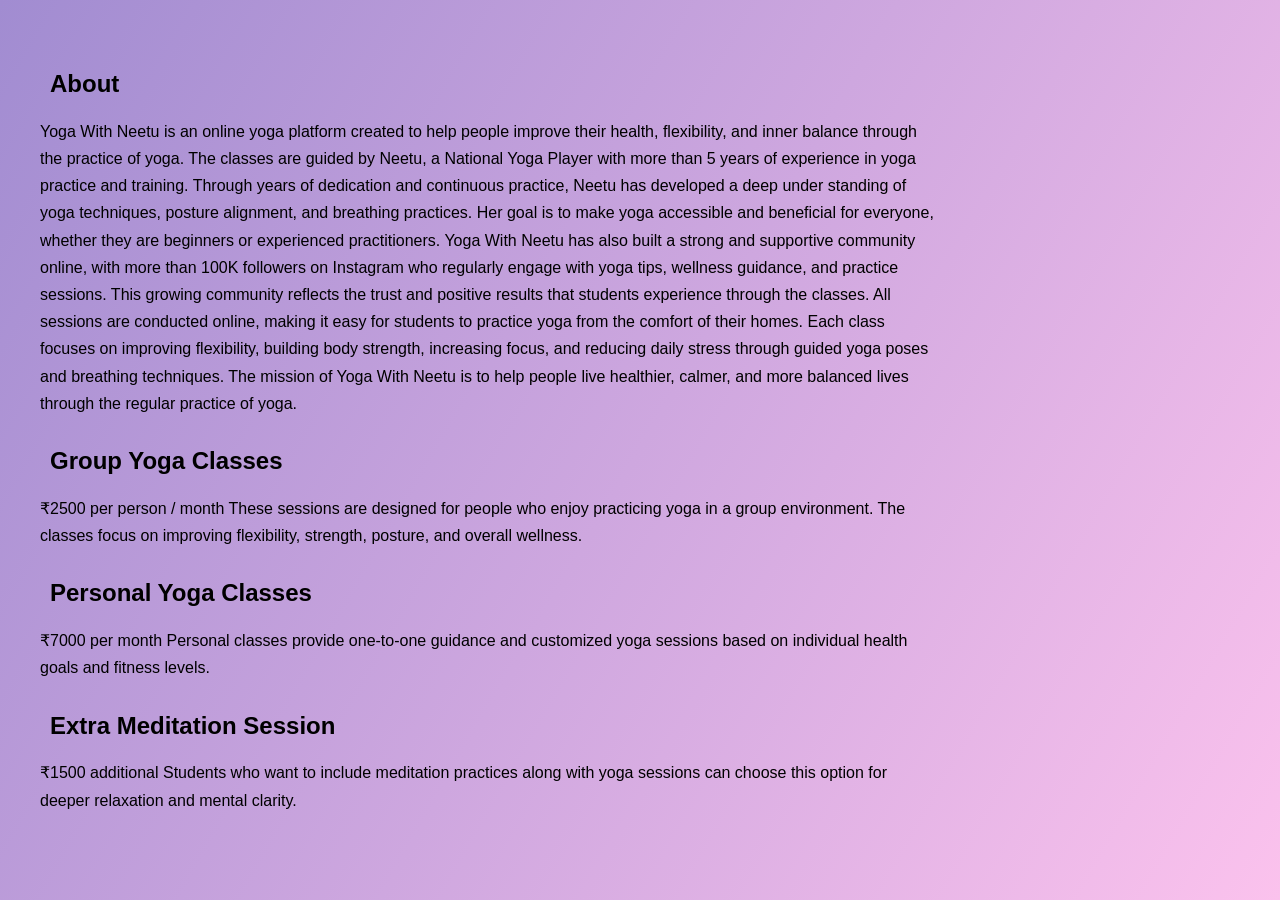
==== about.html @ b8dd6b62 "Add files via upload" ====
<html>
    
<head>
   
        <title> about yoga classes</title>
        <meta name="viewport" content="width=device-width, initial-scale=1.0">

        <style>
            /* Body Styling */
body{
    font-family: Arial, Helvetica, sans-serif;
    background:linear-gradient(120deg, #a18cd1, #fbc2ed);
    margin: 0;
    padding: 40px;
    color: aliceblue;}

/* Page Heading */
h1{
    text-align: center;
    color:white;
    font-size: 40px;
    margin-bottom: 20px;
}

/* Section Headings */
h2{
    color: black;
    border-left: 5px white;
    padding-left: 10px;
    margin-top: 30px;
    font-weight: bold;
}

/* Paragraph Styling */
p{
    line-height: 1.7;
    font-size: 16px;
    max-width: 900px;
    color: black;
}

/* Price Highlight */
strong{
    color:white;
}

/* Section Box */
section{
    background: white;
    padding: 20px;
    margin-top: 20px;
    border-radius: 10px;
    box-shadow: 0 3px 8px rgba(0,0,0,0.1);
}

@media (max-width: 768px) {

  /* Header fix (sab pages) */
  header {
    flex-direction: column;
    align-items: center;
    padding: 15px;
  }

  nav a {
    display: block;
    margin: 8px 0;
  }

  /* Section spacing (About, Classes, Contact sab ke liye) */
  section {
    padding: 20px;
    text-align: center;
  }

  /* Headings adjust */
  h1 {
    font-size: 24px;
  }

  h2 {
    font-size: 20px;
  }

  p {
    font-size: 14px;
  }

  /* Forms (Contact page ke liye) */
  form {
    width: 100%;
  }

  input, textarea, select {
    width: 100%;
    margin-bottom: 10px;
  }

}
        </style>
    </head>
    <body>
        <h2>About</h2>
        <p>Yoga With Neetu is an online yoga platform created to help people improve their
         health, flexibility, and inner balance through the practice of yoga. The classes
         are guided by Neetu, a National Yoga Player with more than 5 years of experience in 
         yoga practice and training.
         
         
         Through years of dedication and continuous practice, Neetu has developed a deep under
         standing of yoga techniques, posture alignment, and breathing practices. Her goal is
         to make yoga accessible and beneficial for everyone, whether they are beginners or 
         experienced practitioners.
         
         
         Yoga With Neetu has also built a strong and supportive community online, with more
         than 100K followers on Instagram who regularly engage with yoga tips, wellness 
         guidance, and practice sessions. This growing community reflects the trust and 
         positive results that students experience through the classes.
         
         
         All sessions are conducted online, making it easy for students to practice yoga from
        the comfort of their homes. Each class focuses on improving flexibility, building body
         strength, increasing focus, and reducing daily stress through guided yoga poses and 
         breathing techniques.
         
         
         The mission of Yoga With Neetu is to help people live healthier, calmer, and more 
         balanced lives through the regular practice of yoga.
        </p>
        
      <h2> Group Yoga Classes </h2>
<p>₹2500 per person / month
These sessions are designed for people who enjoy practicing yoga in a group environment. 
The classes focus on improving flexibility, strength, posture, and overall wellness.</p>

<h2>Personal Yoga Classes</h2>
<p>₹7000 per month
Personal classes provide one-to-one guidance and customized yoga sessions based on individual
 health goals and fitness levels.</p>

<h2>Extra Meditation Session</h2>
<p>₹1500 additional
Students who want to include meditation practices along with yoga sessions can choose this
 option for deeper relaxation and mental clarity.</p>
        
    </body></html>
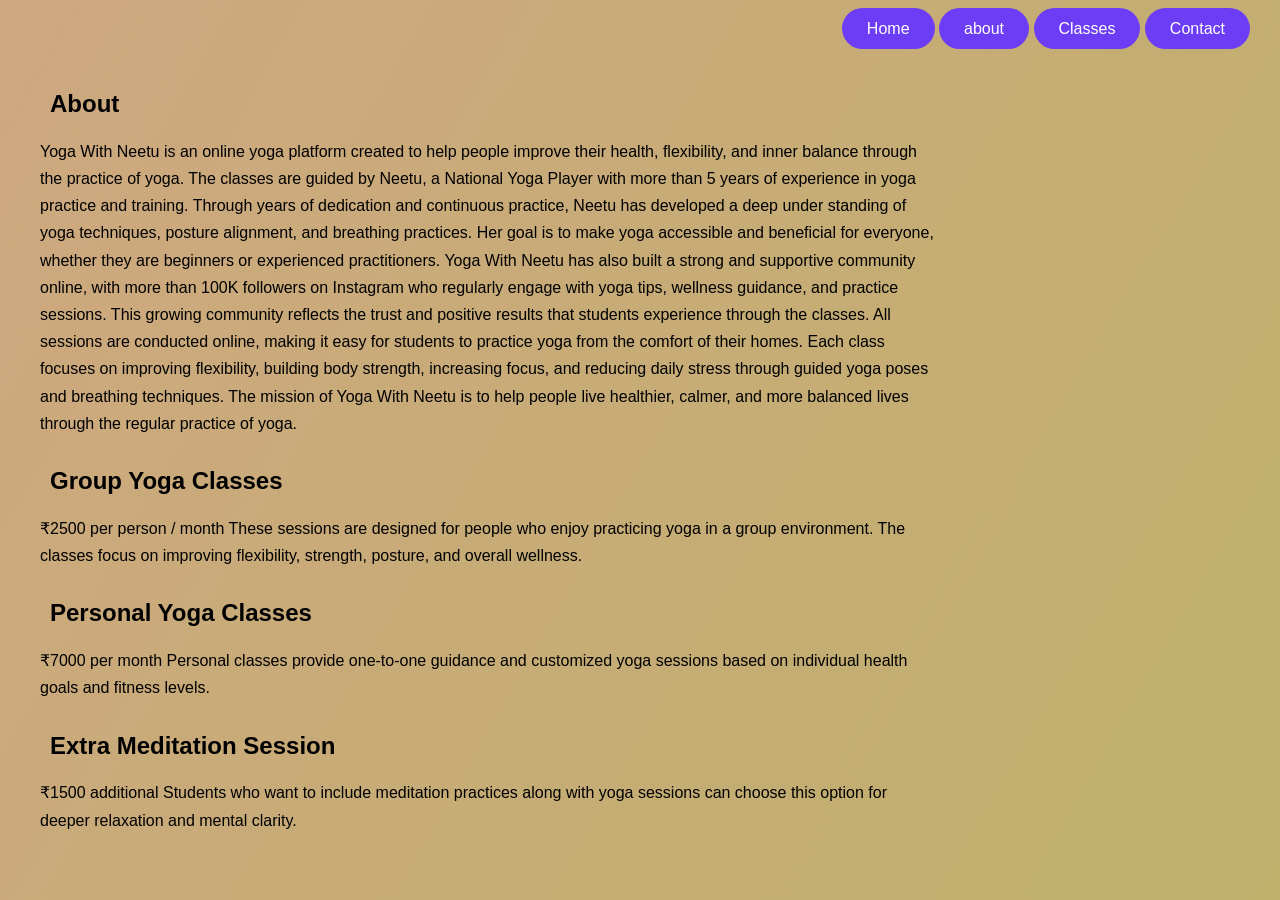
==== commit d2d99044: "Add files via upload" ====
--- a/about.html
+++ b/about.html
@@ -6,10 +6,44 @@
         <meta name="viewport" content="width=device-width, initial-scale=1.0">
 
         <style>
+
+          header{
+
+    display: flex;
+    justify-content: space-between;
+    padding: 20px 60px;
+    background: transparent;
+    text-align: center;
+    padding: 10px;
+
+}
+
+nav{
+  position: absolute;
+  top: 20px;
+  right: 30px;
+}
+
+.btn {
+
+    background: #6c3df4;
+    color: white;
+    padding: 12px 25px;
+    border: none;
+    border-radius: 30px;
+    text-decoration: none;
+    transition: 0.3sec;
+}
+
+.btn:hover{
+
+    background: #4b25c9;
+}
+
             /* Body Styling */
 body{
     font-family: Arial, Helvetica, sans-serif;
-    background:linear-gradient(120deg, #a18cd1, #fbc2ed);
+    background:linear-gradient(120deg, #cea880, #bfb06c);
     margin: 0;
     padding: 40px;
     color: aliceblue;}
@@ -100,6 +134,17 @@
         </style>
     </head>
     <body>
+      
+       <header>
+        <nav>
+            <a href="index.html" class="btn">Home</a>
+            <a href="about.html" class="btn">about</a>
+            <a href="classes.html" class="btn">Classes</a>
+            <a href="contact.html" class="btn">Contact</a>
+
+        </nav>    
+      </header>
+
         <h2>About</h2>
         <p>Yoga With Neetu is an online yoga platform created to help people improve their
          health, flexibility, and inner balance through the practice of yoga. The classes
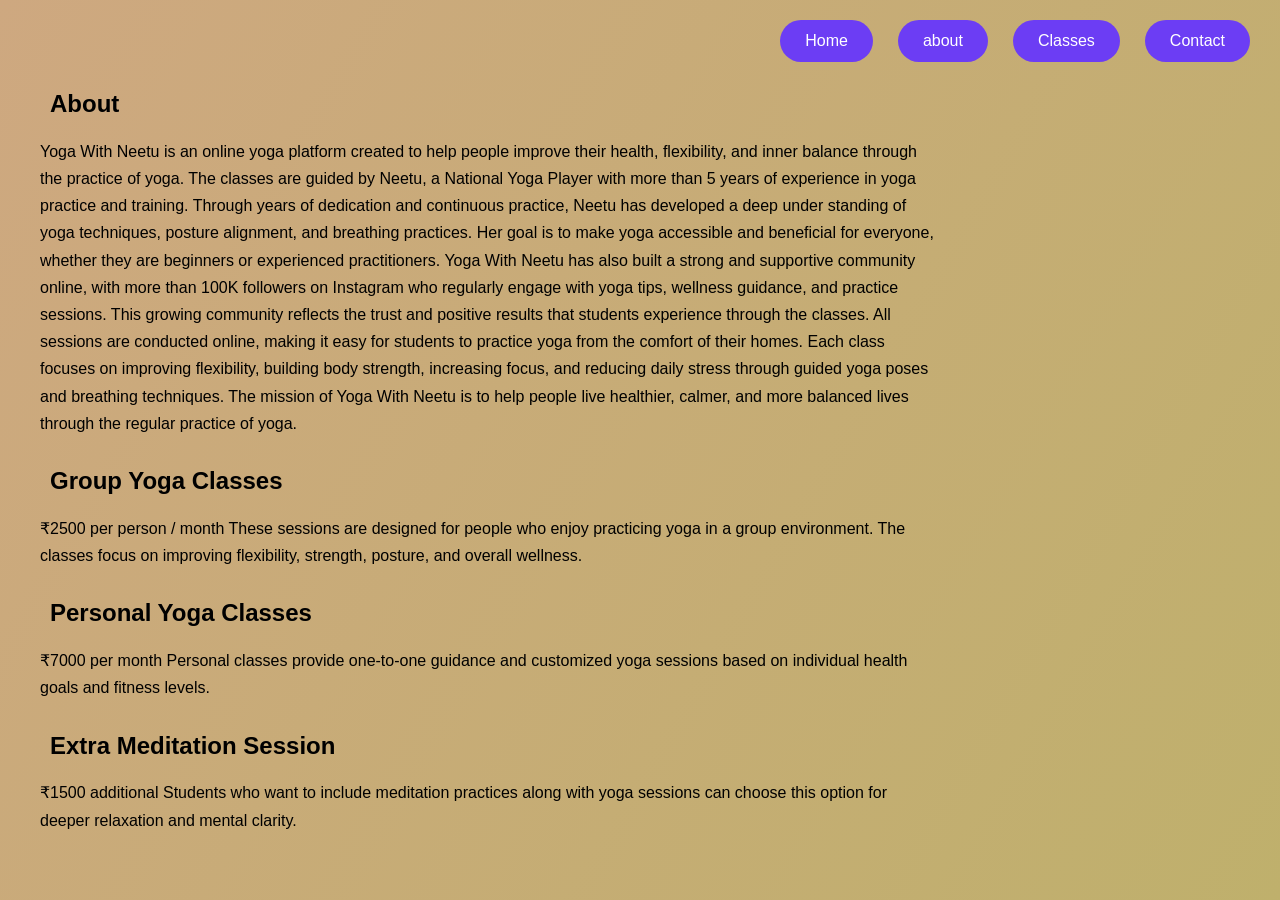
==== commit d481444e: "Add files via upload" ====
--- a/about.html
+++ b/about.html
@@ -19,6 +19,8 @@
 }
 
 nav{
+  display: flex;
+  gap: 25px;
   position: absolute;
   top: 20px;
   right: 30px;
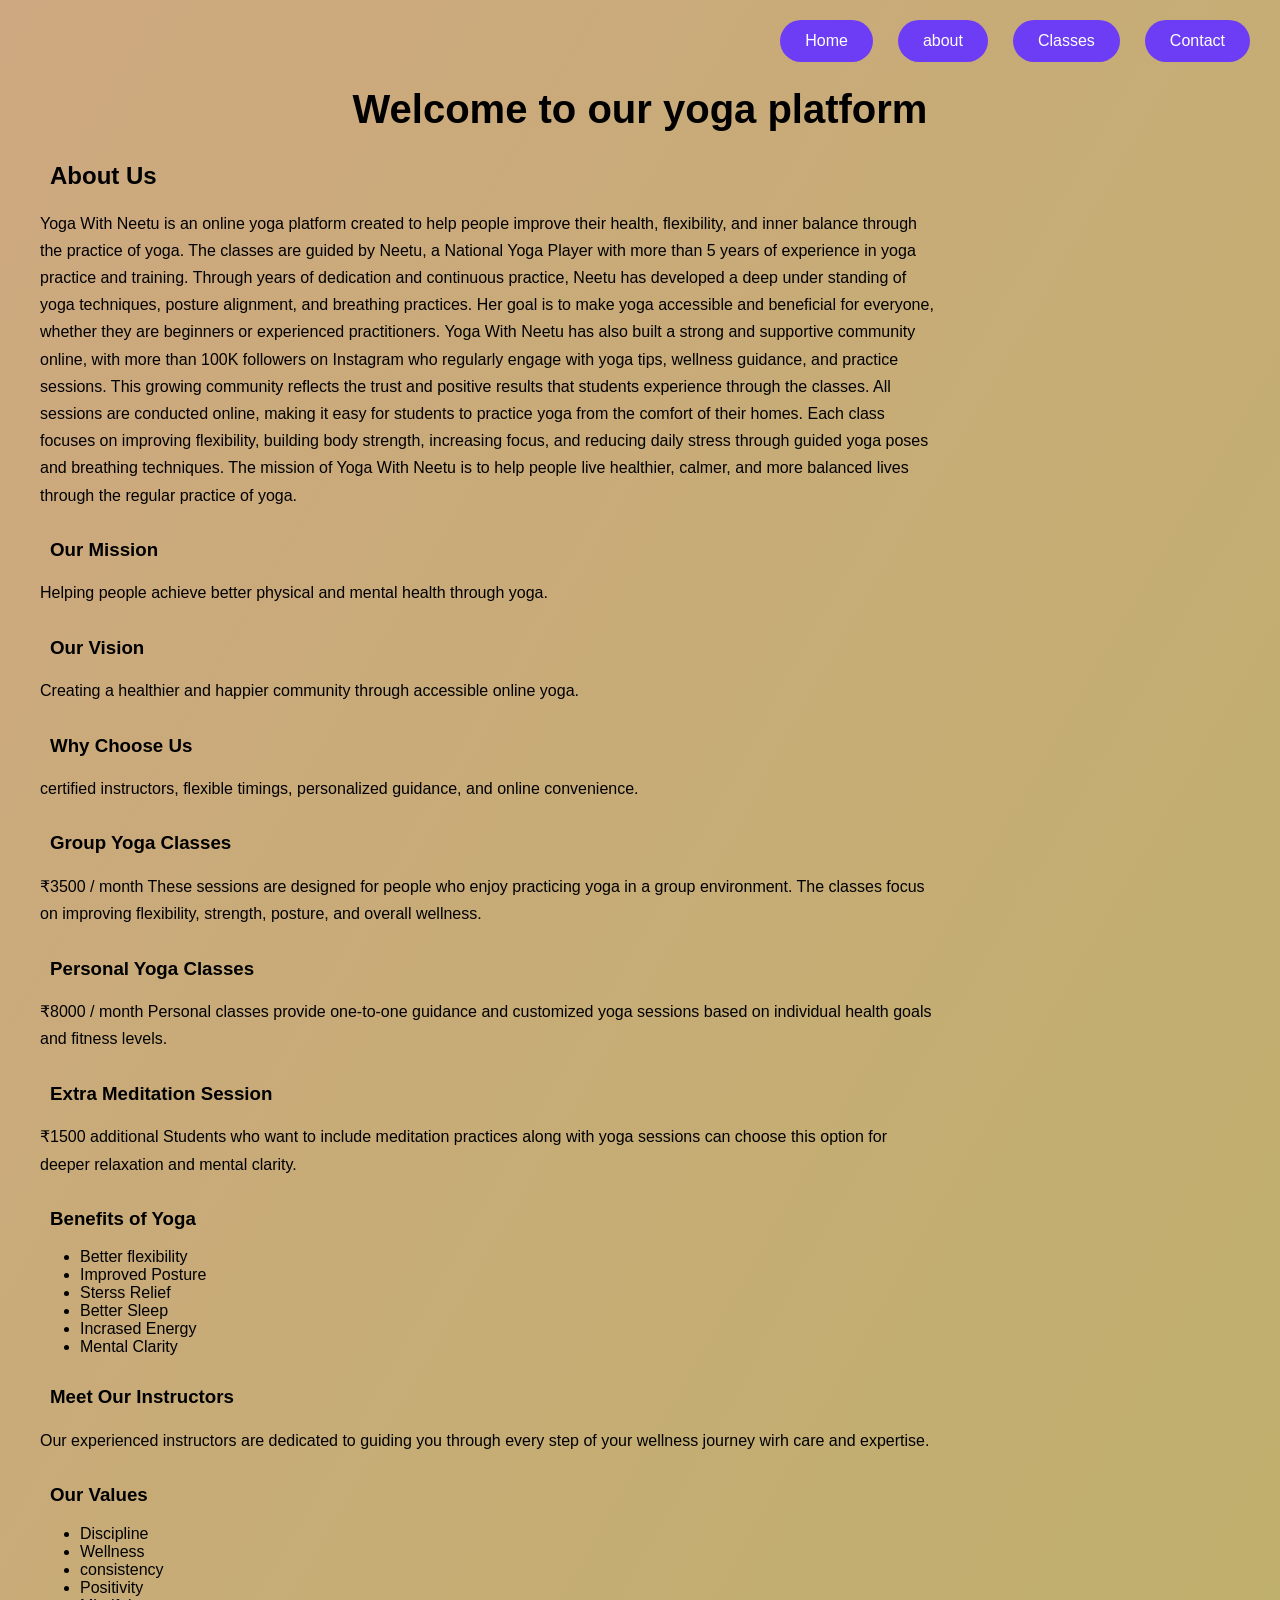
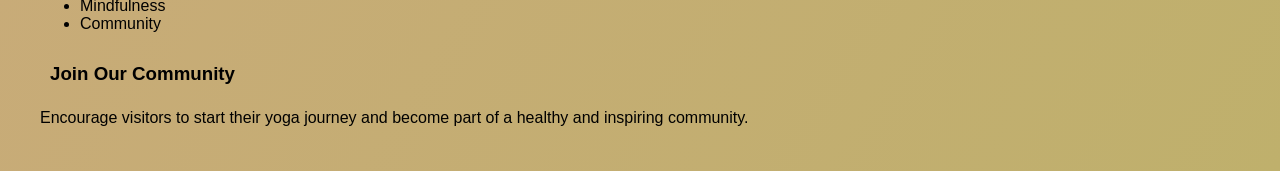
==== commit 178c1e10: "Add files via upload" ====
--- a/about.html
+++ b/about.html
@@ -53,13 +53,21 @@
 /* Page Heading */
 h1{
     text-align: center;
-    color:white;
+    color:black;
     font-size: 40px;
     margin-bottom: 20px;
 }
 
+h2{ 
+  color: black;
+  border-left: 5px white;
+  padding-left: 10px;
+  margin-top: 30px;
+  font-weight: bold;
+}
+
 /* Section Headings */
-h2{
+h3{
     color: black;
     border-left: 5px white;
     padding-left: 10px;
@@ -73,6 +81,10 @@
     font-size: 16px;
     max-width: 900px;
     color: black;
+}
+
+ul{
+  color: black;
 }
 
 /* Price Highlight */
@@ -138,6 +150,9 @@
     <body>
       
        <header>
+
+      
+
         <nav>
             <a href="index.html" class="btn">Home</a>
             <a href="about.html" class="btn">about</a>
@@ -146,8 +161,11 @@
 
         </nav>    
       </header>
-
-        <h2>About</h2>
+      <hero>
+       <h1> Welcome to our yoga platform </h1>
+      </hero>
+
+        <h2>About Us</h2>
         <p>Yoga With Neetu is an online yoga platform created to help people improve their
          health, flexibility, and inner balance through the practice of yoga. The classes
          are guided by Neetu, a National Yoga Player with more than 5 years of experience in 
@@ -175,20 +193,70 @@
          The mission of Yoga With Neetu is to help people live healthier, calmer, and more 
          balanced lives through the regular practice of yoga.
         </p>
+
+        <h3>Our Mission</h3>
+        <p>Helping people achieve better physical and mental health through yoga. </p>
+
+
+        <h3>Our Vision</h3>
+        <p>Creating a healthier and happier community through accessible online yoga.</p>
+
+
+
+
+
+        <h3>Why Choose Us</h3>
+        <p>certified instructors, flexible timings, personalized guidance, and online convenience.</p>
+
+
+
         
-      <h2> Group Yoga Classes </h2>
-<p>₹2500 per person / month
+      <h3> Group Yoga Classes </h3>
+<p>₹3500 / month
 These sessions are designed for people who enjoy practicing yoga in a group environment. 
 The classes focus on improving flexibility, strength, posture, and overall wellness.</p>
 
-<h2>Personal Yoga Classes</h2>
-<p>₹7000 per month
+<h3>Personal Yoga Classes</h3>
+<p>₹8000 / month
 Personal classes provide one-to-one guidance and customized yoga sessions based on individual
  health goals and fitness levels.</p>
 
-<h2>Extra Meditation Session</h2>
+<h3>Extra Meditation Session</h3>
 <p>₹1500 additional
 Students who want to include meditation practices along with yoga sessions can choose this
  option for deeper relaxation and mental clarity.</p>
+
+
+ <h3> Benefits of Yoga </h3>
+ <ul>
+  <li>Better flexibility</li>
+  <li>Improved Posture</li>
+  <li>Sterss Relief</li>
+  <li>Better Sleep </li>
+  <li>Incrased Energy</li>
+  <li>Mental Clarity</li>
+ </ul>
+
+
+
+ <h3>Meet Our Instructors</h3>
+ <p> Our experienced instructors are dedicated to guiding you through every step of your wellness journey wirh care and expertise. </p>
+
+
+
+ <h3>Our Values</h3>
+ <ul>
+  <li> Discipline </li>
+  <li>Wellness</li>
+  <li> consistency </li>
+  <li> Positivity </li>
+  <li> Mindfulness </li>
+  <li> Community </li>
+ </ul>
+
+
+
+ <h3>Join Our Community </h3>
+ <p> Encourage visitors to start their yoga journey and become part of a healthy and inspiring community.  </p>
         
     </body></html>
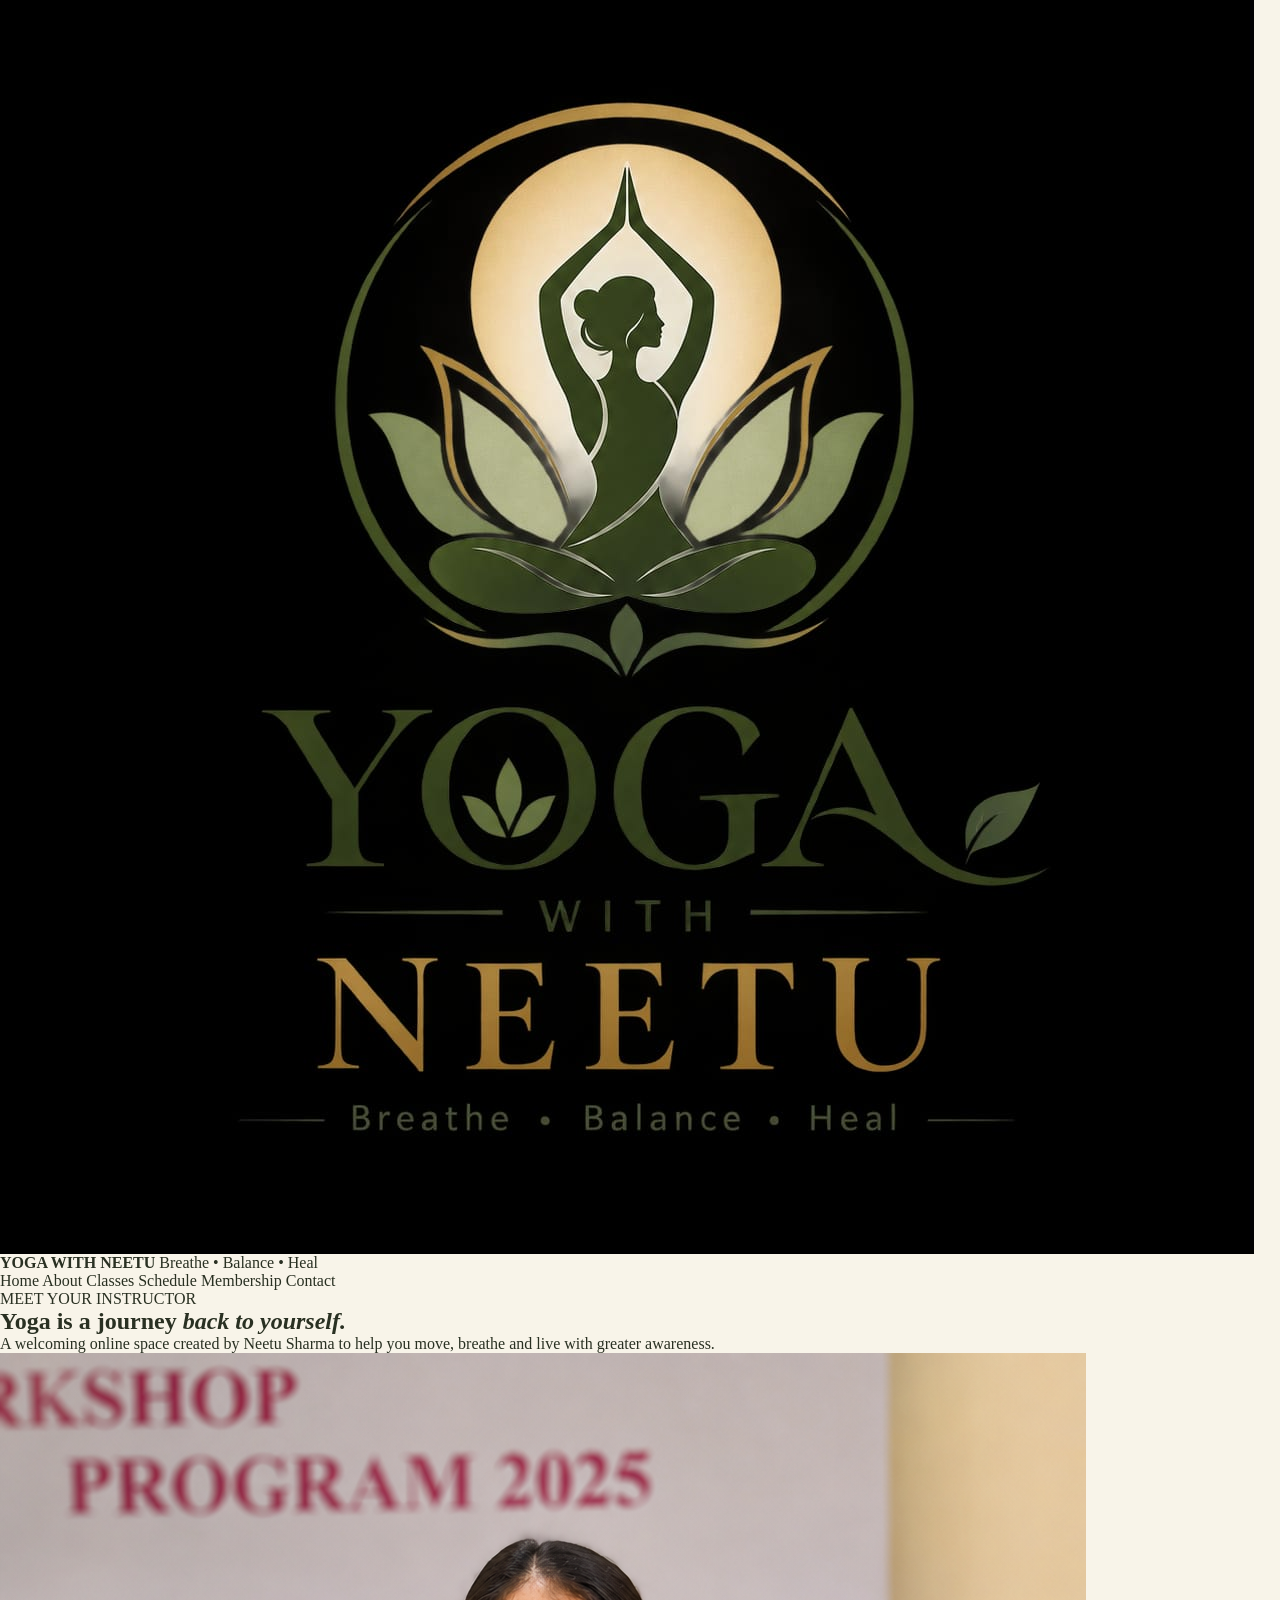
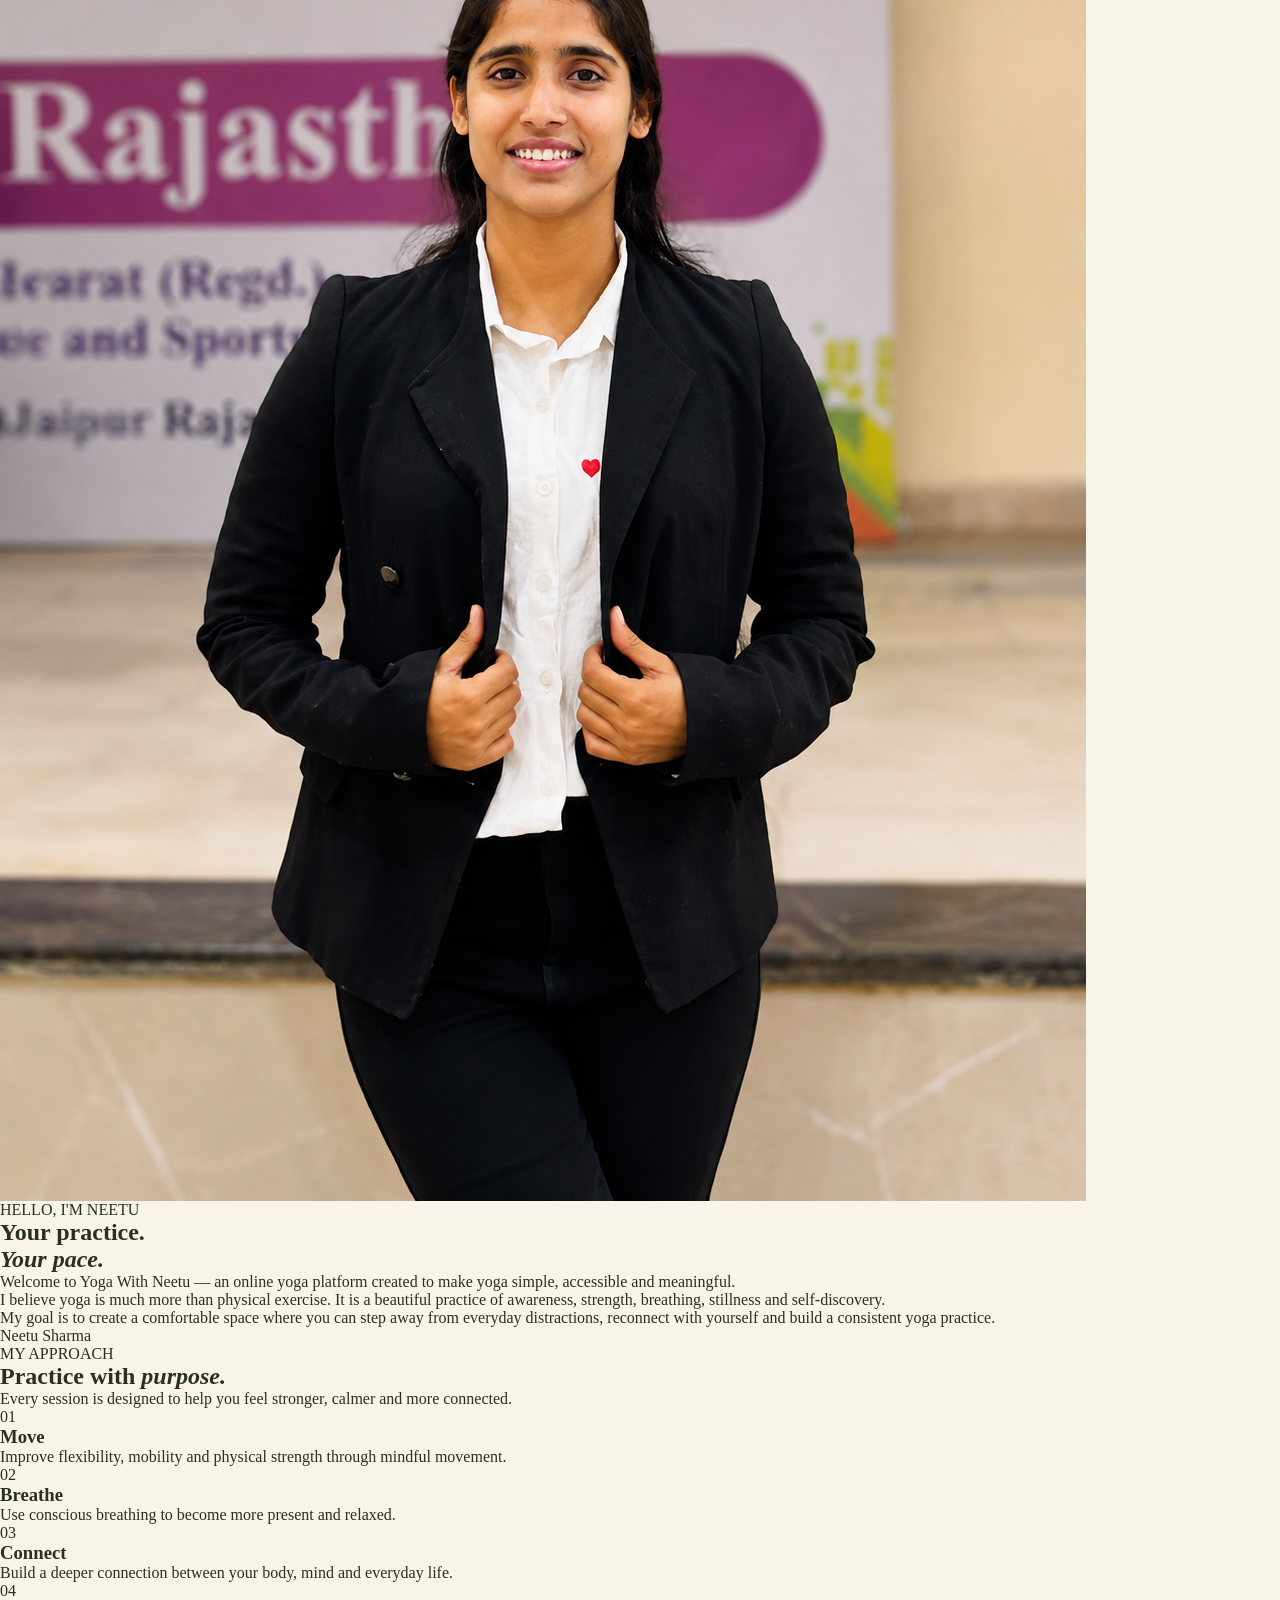
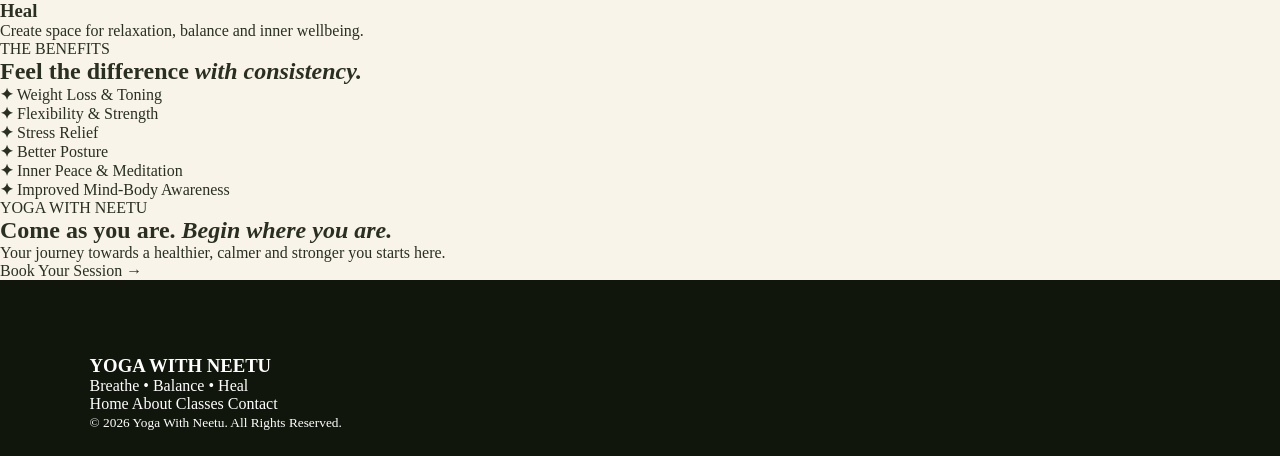
==== commit 1237c196: "Revise About page for Yoga With Neetu Updated the About page with new content and improved structure" ====
--- a/about.html
+++ b/about.html
@@ -1,262 +1,348 @@
-<html>
-    
+<!DOCTYPE html>
+<html lang="en">
+
 <head>
-   
-        <title> about yoga classes</title>
-        <meta name="viewport" content="width=device-width, initial-scale=1.0">
-
-        <style>
-
-          header{
-
-    display: flex;
-    justify-content: space-between;
-    padding: 20px 60px;
-    background: transparent;
-    text-align: center;
-    padding: 10px;
-
-}
-
-nav{
-  display: flex;
-  gap: 25px;
-  position: absolute;
-  top: 20px;
-  right: 30px;
-}
-
-.btn {
-
-    background: #6c3df4;
-    color: white;
-    padding: 12px 25px;
-    border: none;
-    border-radius: 30px;
-    text-decoration: none;
-    transition: 0.3sec;
-}
-
-.btn:hover{
-
-    background: #4b25c9;
-}
-
-            /* Body Styling */
-body{
-    font-family: Arial, Helvetica, sans-serif;
-    background:linear-gradient(120deg, #cea880, #bfb06c);
-    margin: 0;
-    padding: 40px;
-    color: aliceblue;}
-
-/* Page Heading */
-h1{
-    text-align: center;
-    color:black;
-    font-size: 40px;
-    margin-bottom: 20px;
-}
-
-h2{ 
-  color: black;
-  border-left: 5px white;
-  padding-left: 10px;
-  margin-top: 30px;
-  font-weight: bold;
-}
-
-/* Section Headings */
-h3{
-    color: black;
-    border-left: 5px white;
-    padding-left: 10px;
-    margin-top: 30px;
-    font-weight: bold;
-}
-
-/* Paragraph Styling */
-p{
-    line-height: 1.7;
-    font-size: 16px;
-    max-width: 900px;
-    color: black;
-}
-
-ul{
-  color: black;
-}
-
-/* Price Highlight */
-strong{
-    color:white;
-}
-
-/* Section Box */
-section{
-    background: white;
-    padding: 20px;
-    margin-top: 20px;
-    border-radius: 10px;
-    box-shadow: 0 3px 8px rgba(0,0,0,0.1);
-}
-
-@media (max-width: 768px) {
-
-  /* Header fix (sab pages) */
-  header {
-    flex-direction: column;
-    align-items: center;
-    padding: 15px;
-  }
-
-  nav a {
-    display: block;
-    margin: 8px 0;
-  }
-
-  /* Section spacing (About, Classes, Contact sab ke liye) */
-  section {
-    padding: 20px;
-    text-align: center;
-  }
-
-  /* Headings adjust */
-  h1 {
-    font-size: 24px;
-  }
-
-  h2 {
-    font-size: 20px;
-  }
-
-  p {
-    font-size: 14px;
-  }
-
-  /* Forms (Contact page ke liye) */
-  form {
-    width: 100%;
-  }
-
-  input, textarea, select {
-    width: 100%;
-    margin-bottom: 10px;
-  }
-
-}
-        </style>
-    </head>
-    <body>
-      
-       <header>
-
-      
-
-        <nav>
-            <a href="index.html" class="btn">Home</a>
-            <a href="about.html" class="btn">about</a>
-            <a href="classes.html" class="btn">Classes</a>
-            <a href="contact.html" class="btn">Contact</a>
-
-        </nav>    
-      </header>
-      <hero>
-       <h1> Welcome to our yoga platform </h1>
-      </hero>
-
-        <h2>About Us</h2>
-        <p>Yoga With Neetu is an online yoga platform created to help people improve their
-         health, flexibility, and inner balance through the practice of yoga. The classes
-         are guided by Neetu, a National Yoga Player with more than 5 years of experience in 
-         yoga practice and training.
-         
-         
-         Through years of dedication and continuous practice, Neetu has developed a deep under
-         standing of yoga techniques, posture alignment, and breathing practices. Her goal is
-         to make yoga accessible and beneficial for everyone, whether they are beginners or 
-         experienced practitioners.
-         
-         
-         Yoga With Neetu has also built a strong and supportive community online, with more
-         than 100K followers on Instagram who regularly engage with yoga tips, wellness 
-         guidance, and practice sessions. This growing community reflects the trust and 
-         positive results that students experience through the classes.
-         
-         
-         All sessions are conducted online, making it easy for students to practice yoga from
-        the comfort of their homes. Each class focuses on improving flexibility, building body
-         strength, increasing focus, and reducing daily stress through guided yoga poses and 
-         breathing techniques.
-         
-         
-         The mission of Yoga With Neetu is to help people live healthier, calmer, and more 
-         balanced lives through the regular practice of yoga.
-        </p>
-
-        <h3>Our Mission</h3>
-        <p>Helping people achieve better physical and mental health through yoga. </p>
-
-
-        <h3>Our Vision</h3>
-        <p>Creating a healthier and happier community through accessible online yoga.</p>
-
-
-
-
-
-        <h3>Why Choose Us</h3>
-        <p>certified instructors, flexible timings, personalized guidance, and online convenience.</p>
-
-
-
-        
-      <h3> Group Yoga Classes </h3>
-<p>₹3500 / month
-These sessions are designed for people who enjoy practicing yoga in a group environment. 
-The classes focus on improving flexibility, strength, posture, and overall wellness.</p>
-
-<h3>Personal Yoga Classes</h3>
-<p>₹8000 / month
-Personal classes provide one-to-one guidance and customized yoga sessions based on individual
- health goals and fitness levels.</p>
-
-<h3>Extra Meditation Session</h3>
-<p>₹1500 additional
-Students who want to include meditation practices along with yoga sessions can choose this
- option for deeper relaxation and mental clarity.</p>
-
-
- <h3> Benefits of Yoga </h3>
- <ul>
-  <li>Better flexibility</li>
-  <li>Improved Posture</li>
-  <li>Sterss Relief</li>
-  <li>Better Sleep </li>
-  <li>Incrased Energy</li>
-  <li>Mental Clarity</li>
- </ul>
-
-
-
- <h3>Meet Our Instructors</h3>
- <p> Our experienced instructors are dedicated to guiding you through every step of your wellness journey wirh care and expertise. </p>
-
-
-
- <h3>Our Values</h3>
- <ul>
-  <li> Discipline </li>
-  <li>Wellness</li>
-  <li> consistency </li>
-  <li> Positivity </li>
-  <li> Mindfulness </li>
-  <li> Community </li>
- </ul>
-
-
-
- <h3>Join Our Community </h3>
- <p> Encourage visitors to start their yoga journey and become part of a healthy and inspiring community.  </p>
-        
-    </body></html>+
+    <meta charset="UTF-8">
+
+    <meta name="viewport"
+          content="width=device-width, initial-scale=1.0">
+
+    <title>About Neetu Sharma | Yoga With Neetu</title>
+
+    <meta name="description"
+          content="Meet Neetu Sharma, founder of Yoga With Neetu, an online yoga platform helping students improve flexibility, strength, mindfulness and overall wellbeing.">
+
+    <meta name="robots" content="index, follow">
+
+    <link rel="canonical"
+          href="https://yogawithneetu.in/about.html">
+
+    <meta name="author"
+          content="Neetu Sharma">
+
+    <link rel="stylesheet"
+          href="style.css">
+
+</head>
+
+
+<body class="inner-page">
+
+
+<!-- NAVBAR -->
+
+<header class="inner-navbar">
+
+    <a href="index.html" class="inner-brand">
+
+        <img src="./logo.png"
+             alt="Yoga With Neetu Logo">
+
+        <div>
+            <strong>YOGA WITH NEETU</strong>
+            <span>Breathe • Balance • Heal</span>
+        </div>
+
+    </a>
+
+
+    <nav>
+
+        <a href="index.html">
+            Home
+        </a>
+
+        <a href="about.html" class="active">
+            About
+        </a>
+
+        <a href="classes.html">
+            Classes
+        </a>
+
+        <a href="index.html#schedule">
+            Schedule
+        </a>
+
+        <a href="index.html#pricing">
+            Membership
+        </a>
+
+        <a href="contact.html">
+            Contact
+        </a>
+
+    </nav>
+
+</header>
+
+
+<!-- HERO -->
+
+<section class="inner-hero about-hero">
+
+    <div class="inner-hero-content">
+
+        <span class="inner-eyebrow">
+            MEET YOUR INSTRUCTOR
+        </span>
+
+        <h1>
+            Yoga is a journey
+            <em>back to yourself.</em>
+        </h1>
+
+        <p>
+            A welcoming online space created by
+            Neetu Sharma to help you move, breathe
+            and live with greater awareness.
+        </p>
+
+    </div>
+
+</section>
+
+
+<!-- ABOUT INTRO -->
+
+<section class="about-intro">
+
+    <div class="about-image">
+
+        <div class="about-image-frame"></div>
+
+        <img src="./instructor.png"
+             alt="Neetu Sharma Yoga Instructor">
+
+    </div>
+
+
+    <div class="about-content">
+
+        <span class="about-label">
+            HELLO, I'M NEETU
+        </span>
+
+        <h2>
+            Your practice.
+            <br>
+            <em>Your pace.</em>
+        </h2>
+
+        <p>
+            Welcome to Yoga With Neetu — an online yoga
+            platform created to make yoga simple,
+            accessible and meaningful.
+        </p>
+
+        <p>
+            I believe yoga is much more than physical
+            exercise. It is a beautiful practice of
+            awareness, strength, breathing, stillness
+            and self-discovery.
+        </p>
+
+        <p>
+            My goal is to create a comfortable space where
+            you can step away from everyday distractions,
+            reconnect with yourself and build a consistent
+            yoga practice.
+        </p>
+
+        <div class="about-signature">
+            Neetu Sharma
+        </div>
+
+    </div>
+
+</section>
+
+
+<!-- PHILOSOPHY -->
+
+<section class="about-philosophy">
+
+    <div class="page-heading">
+
+        <span>MY APPROACH</span>
+
+        <h2>
+            Practice with
+            <em>purpose.</em>
+        </h2>
+
+        <p>
+            Every session is designed to help you feel
+            stronger, calmer and more connected.
+        </p>
+
+    </div>
+
+
+    <div class="approach-grid">
+
+        <div class="approach-card">
+
+            <span>01</span>
+
+            <h3>Move</h3>
+
+            <p>
+                Improve flexibility, mobility and
+                physical strength through mindful
+                movement.
+            </p>
+
+        </div>
+
+
+        <div class="approach-card">
+
+            <span>02</span>
+
+            <h3>Breathe</h3>
+
+            <p>
+                Use conscious breathing to become
+                more present and relaxed.
+            </p>
+
+        </div>
+
+
+        <div class="approach-card">
+
+            <span>03</span>
+
+            <h3>Connect</h3>
+
+            <p>
+                Build a deeper connection between
+                your body, mind and everyday life.
+            </p>
+
+        </div>
+
+
+        <div class="approach-card">
+
+            <span>04</span>
+
+            <h3>Heal</h3>
+
+            <p>
+                Create space for relaxation, balance
+                and inner wellbeing.
+            </p>
+
+        </div>
+
+    </div>
+
+</section>
+
+
+<!-- BENEFITS -->
+
+<section class="about-benefits">
+
+    <div class="benefit-heading">
+
+        <span>THE BENEFITS</span>
+
+        <h2>
+            Feel the difference
+            <em>with consistency.</em>
+        </h2>
+
+    </div>
+
+
+    <div class="about-benefit-list">
+
+        <div>
+            <strong>✦</strong>
+            <span>Weight Loss & Toning</span>
+        </div>
+
+        <div>
+            <strong>✦</strong>
+            <span>Flexibility & Strength</span>
+        </div>
+
+        <div>
+            <strong>✦</strong>
+            <span>Stress Relief</span>
+        </div>
+
+        <div>
+            <strong>✦</strong>
+            <span>Better Posture</span>
+        </div>
+
+        <div>
+            <strong>✦</strong>
+            <span>Inner Peace & Meditation</span>
+        </div>
+
+        <div>
+            <strong>✦</strong>
+            <span>Improved Mind-Body Awareness</span>
+        </div>
+
+    </div>
+
+</section>
+
+
+<!-- CTA -->
+
+<section class="inner-cta">
+
+    <span>YOGA WITH NEETU</span>
+
+    <h2>
+        Come as you are.
+        <em>Begin where you are.</em>
+    </h2>
+
+    <p>
+        Your journey towards a healthier,
+        calmer and stronger you starts here.
+    </p>
+
+    <a href="contact.html"
+       class="inner-gold-btn">
+        Book Your Session →
+    </a>
+
+</section>
+
+
+<!-- FOOTER -->
+
+<footer class="inner-footer">
+
+    <h3>YOGA WITH NEETU</h3>
+
+    <p>
+        Breathe • Balance • Heal
+    </p>
+
+    <div>
+        <a href="index.html">Home</a>
+        <a href="about.html">About</a>
+        <a href="classes.html">Classes</a>
+        <a href="contact.html">Contact</a>
+    </div>
+
+    <small>
+        © 2026 Yoga With Neetu. All Rights Reserved.
+    </small>
+
+</footer>
+
+
+</body>
+</html>
--- a/style.css
+++ b/style.css
@@ -0,0 +1,3531 @@
+/* =====================================================
+   YOGA WITH NEETU
+===================================================== */
+
+
+/* =====================================================
+   VARIABLES
+===================================================== */
+
+:root {
+
+    --green: #354b24;
+
+    --deep-green: #1d2915;
+
+    --dark: #121710;
+
+    --olive: #667746;
+
+    --gold: #c99b47;
+
+    --gold-light: #e4c77e;
+
+    --cream: #f8f4e9;
+
+    --cream-2: #f0eadb;
+
+    --white: #ffffff;
+
+    --text: #293022;
+
+    --muted: #73776d;
+
+    --border: rgba(53, 75, 36, .14);
+
+    --shadow:
+        0 25px 70px rgba(29, 41, 21, .10);
+
+    --transition:
+        all .35s cubic-bezier(.2,.8,.2,1);
+
+}
+
+
+/* =====================================================
+   RESET
+===================================================== */
+
+* {
+
+    margin: 0;
+
+    padding: 0;
+
+    box-sizing: border-box;
+
+}
+
+
+html {
+
+    scroll-behavior: smooth;
+
+}
+
+
+body {
+
+    background: var(--cream);
+
+    color: var(--text);
+
+    font-family:
+        Georgia,
+        "Times New Roman",
+        serif;
+
+    overflow-x: hidden;
+
+}
+
+
+body,
+button,
+a,
+input {
+
+    -webkit-font-smoothing: antialiased;
+
+}
+
+
+button {
+
+    font-family: Arial, sans-serif;
+
+    cursor: pointer;
+
+}
+
+
+a {
+
+    text-decoration: none;
+
+    color: inherit;
+
+}
+
+
+img {
+
+    max-width: 100%;
+
+    display: block;
+
+}
+
+
+/* =====================================================
+   PAGE LOADER
+===================================================== */
+
+.page-loader {
+
+    position: fixed;
+
+    inset: 0;
+
+    background: var(--deep-green);
+
+    z-index: 9999;
+
+    display: flex;
+
+    align-items: center;
+
+    justify-content: center;
+
+    transition:
+        opacity .8s ease,
+        visibility .8s ease;
+
+}
+
+
+.page-loader.loaded {
+
+    opacity: 0;
+
+    visibility: hidden;
+
+}
+
+
+.loader-logo {
+
+    width: 120px;
+
+    animation:
+        loaderPulse 1.5s ease-in-out infinite;
+
+}
+
+
+.loader-logo img {
+
+    width: 100%;
+
+}
+
+img{
+    transition: transform 0.3s ease-in-out;
+
+}
+
+img:hover{
+    transform: scale(1.03);
+}
+
+.gallery img{
+    transition: transform 0.3s ease-in-out;
+}
+
+.gallery img:hover{
+    transform: sacale(1.08);
+}
+
+
+@keyframes loaderPulse {
+
+    0%,
+    100% {
+
+        transform: scale(.95);
+
+        opacity: .65;
+
+    }
+
+    50% {
+
+        transform: scale(1);
+
+        opacity: 1;
+
+    }
+
+}
+
+
+/* =====================================================
+   NAVIGATION
+===================================================== */
+
+.navbar {
+
+    position: fixed;
+
+    top: 0;
+
+    left: 0;
+
+    width: 100%;
+
+    height: 88px;
+
+    padding:
+        0 6%;
+
+    display: flex;
+
+    align-items: center;
+
+    justify-content: space-between;
+
+    z-index: 2000;
+
+    transition: var(--transition);
+
+    background:
+        rgba(248,244,233,.75);
+
+    backdrop-filter:
+        blur(15px);
+
+    border-bottom:
+        1px solid transparent;
+
+}
+
+
+.navbar.scrolled {
+
+    height: 76px;
+
+    background:
+        rgba(248,244,233,.96);
+
+    border-color: var(--border);
+
+    box-shadow:
+        0 10px 35px rgba(30,40,20,.05);
+
+}
+
+
+.brand {
+
+    display: flex;
+
+    align-items: center;
+
+    gap: 12px;
+
+}
+
+
+.brand img {
+
+    width: 57px;
+
+    height: 57px;
+
+    object-fit: contain;
+
+}
+
+
+.brand-text {
+
+    display: flex;
+
+    flex-direction: column;
+
+    gap: 2px;
+
+}
+
+
+.brand-text strong {
+
+    font-family: Arial, sans-serif;
+
+    color: var(--green);
+
+    font-size: 13px;
+
+    letter-spacing: 2px;
+
+}
+
+
+.brand-text span {
+
+    color: var(--gold);
+
+    font-family: Arial, sans-serif;
+
+    font-size: 8px;
+
+    letter-spacing: 2px;
+
+}
+
+
+.desktop-nav {
+
+    display: flex;
+
+    gap: 30px;
+
+    align-items: center;
+
+}
+
+
+.desktop-nav a {
+
+    font-family: Arial, sans-serif;
+
+    font-size: 12px;
+
+    color: var(--green);
+
+    font-weight: 600;
+
+    position: relative;
+
+}
+
+
+.desktop-nav a::after {
+
+    content: "";
+
+    position: absolute;
+
+    bottom: -8px;
+
+    left: 0;
+
+    width: 0;
+
+    height: 1px;
+
+    background: var(--gold);
+
+    transition: .3s;
+
+}
+
+
+.desktop-nav a:hover::after {
+
+    width: 100%;
+
+}
+
+
+.nav-book {
+
+    padding:
+        12px 20px;
+
+    border-radius: 30px;
+
+    background: var(--green);
+
+    color: white;
+
+    font-family: Arial, sans-serif;
+
+    font-size: 11px;
+
+    font-weight: bold;
+
+    transition: var(--transition);
+
+}
+
+
+.nav-book:hover {
+
+    background: var(--gold);
+
+    transform: translateY(-2px);
+
+}
+
+
+/* =====================================================
+   HAMBURGER
+===================================================== */
+
+.hamburger {
+
+    display: none;
+
+    width: 42px;
+
+    height: 42px;
+
+    border: 1px solid var(--border);
+
+    background: transparent;
+
+    border-radius: 50%;
+
+    align-items: center;
+
+    justify-content: center;
+
+    flex-direction: column;
+
+    gap: 5px;
+
+}
+
+
+.hamburger span {
+
+    width: 17px;
+
+    height: 1.5px;
+
+    background: var(--green);
+
+    transition: .3s;
+
+}
+
+
+.hamburger.active span:nth-child(1) {
+
+    transform:
+        translateY(6.5px)
+        rotate(45deg);
+
+}
+
+
+.hamburger.active span:nth-child(2) {
+
+    opacity: 0;
+
+}
+
+
+.hamburger.active span:nth-child(3) {
+
+    transform:
+        translateY(-6.5px)
+        rotate(-45deg);
+
+}
+
+
+/* =====================================================
+   MOBILE MENU
+===================================================== */
+
+.mobile-menu {
+
+    position: fixed;
+
+    inset: 0;
+
+    z-index: 1500;
+
+    background: var(--deep-green);
+
+    transform: translateX(100%);
+
+    transition:
+        transform .5s
+        cubic-bezier(.7,0,.2,1);
+
+}
+
+
+.mobile-menu.active {
+
+    transform: translateX(0);
+
+}
+
+
+.mobile-menu-inner {
+
+    height: 100%;
+
+    display: flex;
+
+    flex-direction: column;
+
+    justify-content: center;
+
+    align-items: center;
+
+    gap: 25px;
+
+}
+
+
+.mobile-menu-inner a {
+
+    color: white;
+
+    font-size: 30px;
+
+}
+
+
+.mobile-book {
+
+    margin-top: 15px;
+
+    border: none;
+
+    background: var(--gold);
+
+    color: white;
+
+    padding:
+        14px 28px;
+
+    border-radius: 30px;
+
+    font-weight: bold;
+
+}
+
+
+/* =====================================================
+   HERO
+===================================================== */
+
+.hero {
+
+    min-height: 100vh;
+
+    padding:
+        150px 7% 90px;
+
+    display: grid;
+
+    grid-template-columns:
+        1fr .85fr;
+
+    align-items: center;
+
+    gap: 60px;
+
+    position: relative;
+
+    overflow: hidden;
+
+}
+
+
+.hero-background-circle {
+
+    position: absolute;
+
+    width: 700px;
+
+    height: 700px;
+
+    border-radius: 50%;
+
+    background:
+        radial-gradient(
+            circle,
+            rgba(201,155,71,.13),
+            transparent 68%
+        );
+
+    top: -250px;
+
+    left: -200px;
+
+}
+
+
+.hero-content {
+
+    max-width: 700px;
+
+    position: relative;
+
+    z-index: 2;
+
+}
+
+
+.eyebrow {
+
+    color: var(--gold);
+
+    font-family: Arial, sans-serif;
+
+    font-size: 10px;
+
+    font-weight: bold;
+
+    letter-spacing: 3px;
+
+    display: flex;
+
+    align-items: center;
+
+    gap: 12px;
+
+    margin-bottom: 28px;
+
+}
+
+
+.eyebrow span {
+
+    display: block;
+
+    width: 32px;
+
+    height: 1px;
+
+    background: var(--gold);
+
+}
+
+
+.hero h1 {
+
+    color: var(--deep-green);
+
+    font-size:
+        clamp(60px, 7.3vw, 105px);
+
+    line-height: .94;
+
+    letter-spacing: -5px;
+
+    font-weight: 500;
+
+}
+
+
+.hero h1 em {
+
+    color: var(--gold);
+
+    font-weight: 400;
+
+}
+
+
+.hero-description {
+
+    max-width: 530px;
+
+    margin:
+        32px 0;
+
+    color: var(--muted);
+
+    font-family: Arial, sans-serif;
+
+    font-size: 15px;
+
+    line-height: 1.85;
+
+}
+
+
+.hero-buttons {
+
+    display: flex;
+
+    gap: 12px;
+
+    flex-wrap: wrap;
+
+}
+
+
+.gold-button {
+
+    border: none;
+
+    background: var(--green);
+
+    color: white;
+
+    padding:
+        15px 22px;
+
+    border-radius: 30px;
+
+    font-size: 12px;
+
+    font-weight: bold;
+
+    display: inline-flex;
+
+    gap: 20px;
+
+    align-items: center;
+
+    transition: var(--transition);
+
+}
+
+
+.gold-button span {
+
+    font-size: 17px;
+
+}
+
+
+.gold-button:hover {
+
+    background: var(--gold);
+
+    transform: translateY(-3px);
+
+    box-shadow:
+        0 12px 30px rgba(53,75,36,.2);
+
+}
+
+
+.outline-button {
+
+    border:
+        1px solid var(--green);
+
+    color: var(--green);
+
+    background: transparent;
+
+    padding:
+        14px 22px;
+
+    border-radius: 30px;
+
+    font-family: Arial, sans-serif;
+
+    font-size: 12px;
+
+    font-weight: bold;
+
+    transition: var(--transition);
+
+}
+
+
+.outline-button:hover {
+
+    background: var(--green);
+
+    color: white;
+
+}
+
+
+.hero-trust {
+
+    display: flex;
+
+    gap: 35px;
+
+    margin-top: 55px;
+
+}
+
+
+.hero-trust div {
+
+    display: flex;
+
+    gap: 10px;
+
+    align-items: center;
+
+}
+
+
+.hero-trust strong {
+
+    color: var(--gold);
+
+    font-size: 20px;
+
+    font-weight: 400;
+
+}
+
+
+.hero-trust span {
+
+    color: var(--muted);
+
+    font-family: Arial, sans-serif;
+
+    font-size: 9px;
+
+    line-height: 1.4;
+
+    text-transform: uppercase;
+
+    letter-spacing: 1px;
+
+}
+
+
+/* =====================================================
+   HERO VISUAL
+===================================================== */
+
+.hero-visual {
+
+    position: relative;
+
+    display: flex;
+
+    justify-content: center;
+
+    align-items: center;
+
+}
+
+
+.hero-instructor {
+
+    width:
+        min(470px, 100%);
+
+    height: 640px;
+
+    object-fit: cover;
+
+    object-position: center top;
+
+    border-radius:
+        240px 240px 12px 12px;
+
+    position: relative;
+
+    z-index: 3;
+
+    box-shadow:
+        0 35px 70px
+        rgba(29,41,21,.18);
+
+}
+
+
+.image-ring {
+
+    position: absolute;
+
+    width: 500px;
+
+    height: 680px;
+
+    border:
+        1px solid var(--gold);
+
+    border-radius:
+        250px 250px 20px 20px;
+
+    transform:
+        rotate(4deg);
+
+    z-index: 1;
+
+}
+
+
+.image-glow {
+
+    position: absolute;
+
+    width: 450px;
+
+    height: 450px;
+
+    border-radius: 50%;
+
+    background:
+        radial-gradient(
+            circle,
+            rgba(201,155,71,.25),
+            transparent 70%
+        );
+
+    z-index: 0;
+
+}
+
+
+.floating-card {
+
+    position: absolute;
+
+    z-index: 5;
+
+    left: -5px;
+
+    bottom: 50px;
+
+    background:
+        rgba(255,255,255,.93);
+
+    backdrop-filter: blur(10px);
+
+    padding:
+        15px 18px;
+
+    display: flex;
+
+    gap: 12px;
+
+    align-items: center;
+
+    box-shadow: var(--shadow);
+
+    animation:
+        floating 4s ease-in-out infinite;
+
+}
+
+
+.floating-icon {
+
+    width: 37px;
+
+    height: 37px;
+
+    border-radius: 50%;
+
+    background: var(--gold);
+
+    color: white;
+
+    display: grid;
+
+    place-items: center;
+
+}
+
+
+.floating-card strong {
+
+    display: block;
+
+    color: var(--green);
+
+    font-size: 14px;
+
+}
+
+
+.floating-card small {
+
+    color: var(--muted);
+
+    font-family: Arial, sans-serif;
+
+    font-size: 9px;
+
+}
+
+
+@keyframes floating {
+
+    0%,
+    100% {
+
+        transform: translateY(0);
+
+    }
+
+    50% {
+
+        transform: translateY(-10px);
+
+    }
+
+}
+
+
+.vertical-text {
+
+    position: absolute;
+
+    right: -35px;
+
+    top: 50%;
+
+    transform:
+        rotate(90deg)
+        translateX(50%);
+
+    font-family: Arial, sans-serif;
+
+    font-size: 8px;
+
+    letter-spacing: 4px;
+
+    color: var(--gold);
+
+}
+
+
+/* =====================================================
+   MARQUEE
+===================================================== */
+
+.marquee {
+
+    overflow: hidden;
+
+    background: var(--green);
+
+    color: white;
+
+    padding: 18px 0;
+
+}
+
+
+.marquee-track {
+
+    display: flex;
+
+    width: max-content;
+
+    align-items: center;
+
+    gap: 30px;
+
+    animation:
+        marquee 25s linear infinite;
+
+}
+
+
+.marquee-track span {
+
+    font-size: 14px;
+
+    letter-spacing: 5px;
+
+}
+
+
+.marquee-track i {
+
+    color: var(--gold);
+
+    font-style: normal;
+
+}
+
+
+@keyframes marquee {
+
+    from {
+
+        transform: translateX(0);
+
+    }
+
+    to {
+
+        transform: translateX(-50%);
+
+    }
+
+}
+
+
+/* =====================================================
+   COMMON SECTION
+===================================================== */
+
+.section-padding {
+
+    padding:
+        120px 7%;
+
+}
+
+
+.section-label {
+
+    color: var(--gold);
+
+    font-family: Arial, sans-serif;
+
+    font-size: 9px;
+
+    font-weight: bold;
+
+    letter-spacing: 3px;
+
+    display: flex;
+
+    justify-content: center;
+
+    align-items: center;
+
+    gap: 12px;
+
+    margin-bottom: 22px;
+
+}
+
+
+.section-label span {
+
+    width: 35px;
+
+    height: 1px;
+
+    background: var(--gold);
+
+}
+
+
+.section-label.left {
+
+    justify-content: flex-start;
+
+}
+
+
+/* =====================================================
+   PHILOSOPHY
+===================================================== */
+
+.philosophy {
+
+    background: var(--cream);
+
+}
+
+
+.philosophy-grid {
+
+    display: grid;
+
+    grid-template-columns:
+        1fr 1fr;
+
+    gap: 100px;
+
+    align-items: end;
+
+}
+
+
+.philosophy h2 {
+
+    color: var(--deep-green);
+
+    font-size:
+        clamp(45px, 5vw, 72px);
+
+    line-height: 1.05;
+
+    font-weight: 400;
+
+    letter-spacing: -2px;
+
+}
+
+
+.philosophy h2 em {
+
+    color: var(--gold);
+
+}
+
+
+.philosophy-text {
+
+    max-width: 510px;
+
+}
+
+
+.large-text {
+
+    color: var(--green);
+
+    font-size: 23px;
+
+    line-height: 1.45;
+
+    margin-bottom: 20px;
+
+}
+
+
+.philosophy-text p:not(.large-text) {
+
+    font-family: Arial, sans-serif;
+
+    font-size: 14px;
+
+    color: var(--muted);
+
+    line-height: 1.8;
+
+}
+
+
+.text-link {
+
+    display: inline-flex;
+
+    gap: 15px;
+
+    color: var(--green);
+
+    font-family: Arial, sans-serif;
+
+    font-weight: bold;
+
+    font-size: 11px;
+
+    margin-top: 25px;
+
+    border-bottom:
+        1px solid var(--gold);
+
+    padding-bottom: 5px;
+
+}
+
+
+/* =====================================================
+   INSTRUCTOR
+===================================================== */
+
+.instructor-section {
+
+    background: var(--cream-2);
+
+    display: grid;
+
+    grid-template-columns:
+        .85fr 1fr;
+
+    gap: 100px;
+
+    align-items: center;
+
+}
+
+
+.instructor-image {
+
+    position: relative;
+
+    max-width: 480px;
+
+}
+
+
+.instructor-image img {
+
+    width: 100%;
+
+    height: 610px;
+
+    object-fit: cover;
+
+    object-position: center top;
+
+    position: relative;
+
+    z-index: 2;
+
+}
+
+
+.insta-card img{
+    transition: transform 0.3s ease-in-out;
+
+}
+
+img:hover{
+    transform: scale(1.03);
+}
+
+.gallery img{
+    transition: transform 0.3s ease-in-out;
+}
+
+.gallery img:hover{
+    transform: sacale(1.08);
+}
+
+
+.image-decoration {
+
+    position: absolute;
+
+    width: 100%;
+
+    height: 100%;
+
+    border:
+        1px solid var(--gold);
+
+    top: 18px;
+
+    left: 18px;
+
+    z-index: 1;
+
+}
+
+
+.experience-badge {
+
+    position: absolute;
+
+    z-index: 3;
+
+    bottom: 25px;
+
+    right: -35px;
+
+    width: 110px;
+
+    height: 110px;
+
+    border-radius: 50%;
+
+    background: var(--green);
+
+    color: white;
+
+    display: flex;
+
+    flex-direction: column;
+
+    justify-content: center;
+
+    align-items: center;
+
+    text-align: center;
+
+    box-shadow: var(--shadow);
+
+}
+
+
+.experience-badge strong {
+
+    font-size: 14px;
+
+    color: var(--gold-light);
+
+}
+
+
+.experience-badge span {
+
+    font-family: Arial, sans-serif;
+
+    font-size: 7px;
+
+    letter-spacing: 2px;
+
+}
+
+
+.instructor-content h2 {
+
+    font-size:
+        clamp(42px, 5vw, 65px);
+
+    line-height: 1.05;
+
+    color: var(--deep-green);
+
+    font-weight: 400;
+
+    margin-bottom: 28px;
+
+}
+
+
+.instructor-content h2 em {
+
+    color: var(--gold);
+
+}
+
+
+.instructor-content p {
+
+    max-width: 570px;
+
+    color: var(--muted);
+
+    font-family: Arial, sans-serif;
+
+    font-size: 14px;
+
+    line-height: 1.8;
+
+    margin-bottom: 14px;
+
+}
+
+
+.signature {
+
+    color: var(--gold);
+
+    font-size: 35px;
+
+    font-style: italic;
+
+    margin:
+        25px 0;
+
+}
+
+
+.outline-button.dark {
+
+    display: inline-flex;
+
+    gap: 18px;
+
+    align-items: center;
+
+}
+
+
+/* =====================================================
+   CLASSES
+===================================================== */
+
+.classes-section {
+
+    background: white;
+
+}
+
+
+.section-header-row {
+
+    display: flex;
+
+    justify-content: space-between;
+
+    align-items: end;
+
+    gap: 50px;
+
+    margin-bottom: 55px;
+
+}
+
+
+.section-header-row h2 {
+
+    color: var(--deep-green);
+
+    font-size:
+        clamp(45px, 5vw, 68px);
+
+    line-height: 1;
+
+    font-weight: 400;
+
+}
+
+
+.section-header-row h2 em {
+
+    color: var(--gold);
+
+}
+
+
+.section-header-row > p {
+
+    max-width: 390px;
+
+    font-family: Arial, sans-serif;
+
+    font-size: 13px;
+
+    color: var(--muted);
+
+    line-height: 1.8;
+
+}
+
+
+.class-grid {
+
+    display: grid;
+
+    grid-template-columns:
+        repeat(3, 1fr);
+
+    gap: 1px;
+
+    background: var(--border);
+
+    border: 1px solid var(--border);
+
+}
+
+
+.class-card {
+
+    background: white;
+
+    padding: 35px;
+
+    min-height: 330px;
+
+    transition: var(--transition);
+
+    position: relative;
+
+}
+
+
+.class-card:hover {
+
+    background: var(--green);
+
+    color: white;
+
+    transform: translateY(-7px);
+
+    z-index: 2;
+
+    box-shadow: var(--shadow);
+
+}
+
+
+.class-card.featured {
+
+    background: var(--green);
+
+    color: white;
+
+}
+
+
+.class-top {
+
+    display: flex;
+
+    justify-content: space-between;
+
+    color: var(--gold);
+
+    font-family: Arial, sans-serif;
+
+    font-size: 11px;
+
+}
+
+
+.class-symbol {
+
+    font-size: 25px;
+
+}
+
+
+.class-card h3 {
+
+    font-size: 28px;
+
+    font-weight: 400;
+
+    margin-top: 65px;
+
+    margin-bottom: 13px;
+
+}
+
+
+.class-card p {
+
+    font-family: Arial, sans-serif;
+
+    color: var(--muted);
+
+    font-size: 12px;
+
+    line-height: 1.8;
+
+}
+
+
+.class-card:hover p,
+.class-card.featured p {
+
+    color: rgba(255,255,255,.68);
+
+}
+
+
+.class-bottom {
+
+    position: absolute;
+
+    bottom: 28px;
+
+    left: 35px;
+
+    right: 35px;
+
+    display: flex;
+
+    justify-content: space-between;
+
+    border-top:
+        1px solid var(--border);
+
+    padding-top: 13px;
+
+    font-family: Arial, sans-serif;
+
+    font-size: 9px;
+
+    text-transform: uppercase;
+
+    letter-spacing: 1px;
+
+    color: var(--olive);
+
+}
+
+
+.class-card:hover .class-bottom,
+.class-card.featured .class-bottom {
+
+    border-color:
+        rgba(255,255,255,.18);
+
+    color: var(--gold-light);
+
+}
+
+
+/* =====================================================
+   SCHEDULE
+===================================================== */
+
+.schedule-section {
+
+    background: var(--cream-2);
+
+}
+
+
+.schedule-heading {
+
+    max-width: 700px;
+
+    margin-bottom: 55px;
+
+}
+
+
+.schedule-heading h2 {
+
+    font-size:
+        clamp(45px, 5vw, 68px);
+
+    color: var(--deep-green);
+
+    font-weight: 400;
+
+    line-height: 1;
+
+}
+
+
+.schedule-heading h2 em {
+
+    color: var(--gold);
+
+}
+
+
+.schedule-heading p {
+
+    color: var(--muted);
+
+    font-family: Arial, sans-serif;
+
+    margin-top: 18px;
+
+}
+
+
+.schedule-table {
+
+    background: white;
+
+    border:
+        1px solid var(--border);
+
+}
+
+
+.schedule-header,
+.schedule-row {
+
+    display: grid;
+
+    grid-template-columns:
+        1.1fr
+        1fr
+        1.5fr
+        1fr
+        .5fr;
+
+    align-items: center;
+
+    padding:
+        20px 25px;
+
+    gap: 20px;
+
+}
+
+
+.schedule-header {
+
+    background: var(--green);
+
+    color: white;
+
+    font-family: Arial, sans-serif;
+
+    font-size: 9px;
+
+    text-transform: uppercase;
+
+    letter-spacing: 1px;
+
+}
+
+
+.schedule-row {
+
+    border-bottom:
+        1px solid var(--border);
+
+    font-family: Arial, sans-serif;
+
+    font-size: 12px;
+
+    color: var(--muted);
+
+    transition: .25s;
+
+}
+
+
+.schedule-row:last-child {
+
+    border-bottom: none;
+
+}
+
+
+.schedule-row:hover {
+
+    background: #faf8f0;
+
+}
+
+
+.schedule-row strong {
+
+    color: var(--green);
+
+    font-family: Georgia, serif;
+
+    font-size: 15px;
+
+}
+
+
+.schedule-row button {
+
+    border:
+        1px solid var(--green);
+
+    background: transparent;
+
+    color: var(--green);
+
+    border-radius: 20px;
+
+    padding: 7px 13px;
+
+    font-size: 9px;
+
+    font-weight: bold;
+
+    transition: .25s;
+
+}
+
+
+.schedule-row button:hover {
+
+    background: var(--green);
+
+    color: white;
+
+}
+
+
+/* =====================================================
+   PRICING
+===================================================== */
+
+.pricing-section {
+
+    background: var(--deep-green);
+
+    color: white;
+
+}
+
+
+.pricing-heading {
+
+    text-align: center;
+
+    max-width: 700px;
+
+    margin:
+        0 auto 60px;
+
+}
+
+
+.pricing-heading h2 {
+
+    font-size:
+        clamp(45px, 5vw, 68px);
+
+    font-weight: 400;
+
+    line-height: 1;
+
+}
+
+
+.pricing-heading h2 em {
+
+    color: var(--gold-light);
+
+}
+
+
+.pricing-heading p {
+
+    color:
+        rgba(255,255,255,.6);
+
+    font-family: Arial, sans-serif;
+
+    font-size: 13px;
+
+    margin-top: 18px;
+
+}
+
+
+.pricing-grid {
+
+    max-width: 1150px;
+
+    margin: auto;
+
+    display: grid;
+
+    grid-template-columns:
+        repeat(3, 1fr);
+
+    gap: 18px;
+
+}
+
+
+.price-card {
+
+    background: white;
+
+    color: var(--text);
+
+    padding: 35px;
+
+    position: relative;
+
+    transition: var(--transition);
+
+}
+
+
+.price-card:hover {
+
+    transform: translateY(-8px);
+
+}
+
+
+.price-card.popular {
+
+    background: #f5efdf;
+
+    transform: translateY(-12px);
+
+}
+
+
+.price-card.popular:hover {
+
+    transform:
+        translateY(-20px);
+
+}
+
+
+.popular-tag {
+
+    position: absolute;
+
+    top: 0;
+
+    right: 0;
+
+    background: var(--gold);
+
+    color: white;
+
+    font-family: Arial, sans-serif;
+
+    font-size: 8px;
+
+    letter-spacing: 1px;
+
+    padding: 8px 13px;
+
+}
+
+
+.price-top span {
+
+    color: var(--gold);
+
+    font-family: Arial, sans-serif;
+
+    font-size: 8px;
+
+    font-weight: bold;
+
+    letter-spacing: 2px;
+
+}
+
+
+.price-top h3 {
+
+    font-size: 30px;
+
+    font-weight: 400;
+
+    color: var(--green);
+
+    margin:
+        8px 0;
+
+}
+
+
+.price-top p {
+
+    color: var(--muted);
+
+    font-family: Arial, sans-serif;
+
+    font-size: 11px;
+
+}
+
+
+.price {
+
+    color: var(--deep-green);
+
+    font-size: 54px;
+
+    margin:
+        30px 0;
+
+}
+
+
+.price small {
+
+    font-size: 20px;
+
+    color: var(--gold);
+
+}
+
+
+.price span {
+
+    font-family: Arial, sans-serif;
+
+    color: var(--muted);
+
+    font-size: 10px;
+
+}
+
+
+.price-card ul {
+
+    list-style: none;
+
+    border-top:
+        1px solid var(--border);
+
+    padding-top: 20px;
+
+    margin-bottom: 30px;
+
+}
+
+
+.price-card li {
+
+    font-family: Arial, sans-serif;
+
+    font-size: 11px;
+
+    color: var(--muted);
+
+    margin-bottom: 12px;
+
+}
+
+
+.price-button {
+
+    width: 100%;
+
+    border:
+        1px solid var(--green);
+
+    background: transparent;
+
+    color: var(--green);
+
+    padding: 13px;
+
+    border-radius: 30px;
+
+    font-family: Arial, sans-serif;
+
+    font-size: 10px;
+
+    font-weight: bold;
+
+    transition: .25s;
+
+}
+
+
+.price-button:hover,
+.price-button.gold {
+
+    background: var(--green);
+
+    color: white;
+
+}
+
+
+.price-button.gold:hover {
+
+    background: var(--gold);
+
+}
+
+
+/* =====================================================
+   QUOTE
+===================================================== */
+
+.quote-section {
+
+    background: var(--gold);
+
+    color: white;
+
+    padding:
+        120px 7%;
+
+    text-align: center;
+
+    position: relative;
+
+    overflow: hidden;
+
+}
+
+
+.quote-symbol {
+
+    font-size: 150px;
+
+    line-height: .5;
+
+    opacity: .15;
+
+}
+
+
+.quote-section blockquote {
+
+    max-width: 850px;
+
+    margin: 30px auto;
+
+    font-size:
+        clamp(35px, 5vw, 65px);
+
+    line-height: 1.1;
+
+    font-weight: 400;
+
+}
+
+
+.quote-section blockquote em {
+
+    color: var(--deep-green);
+
+}
+
+
+.quote-line {
+
+    width: 50px;
+
+    height: 1px;
+
+    background: white;
+
+    display: block;
+
+    margin: 25px auto;
+
+}
+
+
+.quote-section small {
+
+    font-family: Arial, sans-serif;
+
+    letter-spacing: 2px;
+
+    font-size: 8px;
+
+}
+
+
+/* =====================================================
+   INSTAGRAM
+===================================================== */
+
+.instagram-section {
+
+    background: var(--cream);
+
+}
+
+
+.instagram-header {
+
+    display: flex;
+
+    justify-content: space-between;
+
+    align-items: end;
+
+    margin-bottom: 45px;
+
+}
+
+
+.instagram-header h2 {
+
+    font-size:
+        clamp(42px, 5vw, 62px);
+
+    color: var(--deep-green);
+
+    font-weight: 400;
+
+    line-height: 1;
+
+}
+
+
+.instagram-header h2 em {
+
+    color: var(--gold);
+
+}
+
+
+.instagram-link {
+
+    color: var(--green);
+
+    font-family: Arial, sans-serif;
+
+    font-size: 11px;
+
+    border-bottom:
+        1px solid var(--gold);
+
+    padding-bottom: 6px;
+
+}
+
+
+.instagram-link span {
+
+    margin-left: 10px;
+
+}
+
+
+.instagram-grid {
+
+    display: grid;
+
+    grid-template-columns:
+        1.4fr
+        1fr
+        1fr;
+
+    grid-template-rows:
+        260px 260px;
+
+    gap: 12px;
+
+}
+
+
+.insta-card {
+
+    overflow: hidden;
+
+    position: relative;
+
+}
+
+
+.insta-card.tall {
+
+    grid-row:
+        span 2;
+
+}
+
+
+.insta-card img {
+
+    width: 100%;
+
+    height: 100%;
+
+    object-fit: cover;
+
+    object-position: center top;
+
+    transition:
+        transform .7s ease;
+
+}
+
+
+.insta-card:hover img {
+
+    transform: scale(1.06);
+
+}
+
+
+.insta-overlay {
+
+    position: absolute;
+
+    inset: 0;
+
+    background:
+        linear-gradient(
+            transparent,
+            rgba(20,30,15,.75)
+        );
+
+    display: flex;
+
+    align-items: flex-end;
+
+    justify-content: space-between;
+
+    padding: 25px;
+
+    color: white;
+
+}
+
+
+.insta-overlay p {
+
+    font-size: 16px;
+
+    font-style: italic;
+
+}
+
+
+.insta-placeholder {
+
+    width: 100%;
+
+    height: 100%;
+
+    background: var(--cream-2);
+
+    display: flex;
+
+    flex-direction: column;
+
+    justify-content: center;
+
+    align-items: center;
+
+    transition: .4s;
+
+}
+
+
+.insta-placeholder:hover {
+
+    transform: scale(1.03);
+
+}
+
+
+.insta-placeholder span {
+
+    font-size: 50px;
+
+    color: var(--green);
+
+}
+
+
+.insta-placeholder p {
+
+    margin-top: 10px;
+
+    color: var(--green);
+
+    font-size: 17px;
+
+    font-style: italic;
+
+}
+
+
+.gold-bg {
+
+    background: #dfc88e;
+
+}
+
+
+.green-bg {
+
+    background: var(--green);
+
+}
+
+
+.green-bg span,
+.green-bg p {
+
+    color: white;
+
+}
+
+
+/* =====================================================
+   TESTIMONIALS
+===================================================== */
+
+.testimonials {
+
+    background: white;
+
+    text-align: center;
+
+}
+
+
+.testimonial-title {
+
+    color: var(--deep-green);
+
+    font-size:
+        clamp(42px, 5vw, 65px);
+
+    font-weight: 400;
+
+    line-height: 1;
+
+    margin-bottom: 55px;
+
+}
+
+
+.testimonial-title em {
+
+    color: var(--gold);
+
+}
+
+
+.testimonial-grid {
+
+    display: grid;
+
+    grid-template-columns:
+        repeat(3, 1fr);
+
+    gap: 18px;
+
+    text-align: left;
+
+}
+
+
+.testimonial {
+
+    padding: 35px;
+
+    border:
+        1px solid var(--border);
+
+    min-height: 270px;
+
+    transition: .3s;
+
+}
+
+
+.testimonial:hover {
+
+    transform: translateY(-6px);
+
+    box-shadow: var(--shadow);
+
+}
+
+
+.featured-testimonial {
+
+    background: var(--green);
+
+    color: white;
+
+}
+
+
+.stars {
+
+    color: var(--gold);
+
+    letter-spacing: 3px;
+
+    font-size: 11px;
+
+    margin-bottom: 25px;
+
+}
+
+
+.testimonial p {
+
+    color: var(--muted);
+
+    font-size: 17px;
+
+    font-style: italic;
+
+    line-height: 1.6;
+
+}
+
+
+.featured-testimonial p {
+
+    color:
+        rgba(255,255,255,.72);
+
+}
+
+
+.testimonial strong {
+
+    display: block;
+
+    margin-top: 25px;
+
+    font-family: Arial, sans-serif;
+
+    font-size: 10px;
+
+    color: var(--green);
+
+}
+
+
+.featured-testimonial strong {
+
+    color: var(--gold-light);
+
+}
+
+
+/* =====================================================
+   FINAL CTA
+===================================================== */
+
+.final-cta {
+
+    min-height: 650px;
+
+    background: var(--deep-green);
+
+    color: white;
+
+    display: flex;
+
+    align-items: center;
+
+    justify-content: center;
+
+    text-align: center;
+
+    position: relative;
+
+    overflow: hidden;
+
+}
+
+
+.final-cta::before {
+
+    content: "";
+
+    position: absolute;
+
+    width: 500px;
+
+    height: 500px;
+
+    border:
+        1px solid rgba(201,155,71,.25);
+
+    border-radius: 50%;
+
+    left: 50%;
+
+    top: 50%;
+
+    transform:
+        translate(-50%,-50%);
+
+}
+
+
+.final-cta::after {
+
+    content: "";
+
+    position: absolute;
+
+    width: 650px;
+
+    height: 650px;
+
+    border:
+        1px solid rgba(201,155,71,.12);
+
+    border-radius: 50%;
+
+    left: 50%;
+
+    top: 50%;
+
+    transform:
+        translate(-50%,-50%);
+
+}
+
+
+.cta-content {
+
+    position: relative;
+
+    z-index: 2;
+
+    max-width: 700px;
+
+}
+
+
+.final-cta h2 {
+
+    font-size:
+        clamp(55px, 7vw, 90px);
+
+    line-height: .95;
+
+    font-weight: 400;
+
+}
+
+
+.final-cta h2 em {
+
+    color: var(--gold-light);
+
+}
+
+
+.final-cta p {
+
+    max-width: 470px;
+
+    margin:
+        28px auto;
+
+    color:
+        rgba(255,255,255,.65);
+
+    font-family: Arial, sans-serif;
+
+    font-size: 13px;
+
+    line-height: 1.8;
+
+}
+
+
+.gold-button.large {
+
+    background: var(--gold);
+
+    padding:
+        17px 27px;
+
+}
+
+
+.gold-button.large:hover {
+
+    background: white;
+
+    color: var(--green);
+
+}
+
+
+.whatsapp-note {
+
+    margin-top: 20px;
+
+    font-family: Arial, sans-serif;
+
+    font-size: 9px;
+
+    color:
+        rgba(255,255,255,.5);
+
+}
+
+
+.whatsapp-dot {
+
+    width: 6px;
+
+    height: 6px;
+
+    background: #4caf50;
+
+    display: inline-block;
+
+    border-radius: 50%;
+
+    margin-right: 5px;
+
+}
+
+
+.cta-decoration {
+
+    position: absolute;
+
+    color: var(--gold);
+
+    opacity: .4;
+
+}
+
+
+.cta-decoration.one {
+
+    left: 12%;
+
+    top: 25%;
+
+    font-size: 30px;
+
+}
+
+
+.cta-decoration.two {
+
+    right: 12%;
+
+    bottom: 20%;
+
+    font-size: 70px;
+
+}
+
+
+/* =====================================================
+   FOOTER
+===================================================== */
+
+footer {
+
+    background: #10160c;
+
+    color: white;
+
+    padding:
+        75px 7% 25px;
+
+}
+
+
+.footer-main {
+
+    display: grid;
+
+    grid-template-columns:
+        1.5fr
+        1fr
+        1fr
+        1fr;
+
+    gap: 50px;
+
+}
+
+
+.footer-brand img {
+
+    width: 135px;
+
+    margin-bottom: 18px;
+
+}
+
+
+.footer-brand p {
+
+    color:
+        rgba(255,255,255,.5);
+
+    font-family: Arial, sans-serif;
+
+    font-size: 12px;
+
+    line-height: 1.7;
+
+    max-width: 250px;
+
+}
+
+
+.socials {
+
+    display: flex;
+
+    gap: 8px;
+
+    margin-top: 25px;
+
+}
+
+
+.socials a {
+
+    width: 32px;
+
+    height: 32px;
+
+    border:
+        1px solid rgba(255,255,255,.15);
+
+    border-radius: 50%;
+
+    display: grid;
+
+    place-items: center;
+
+    font-family: Arial, sans-serif;
+
+    font-size: 8px;
+
+    transition: .25s;
+
+}
+
+
+.socials a:hover {
+
+    background: var(--gold);
+
+    border-color: var(--gold);
+
+}
+
+
+.footer-column h4 {
+
+    color: var(--gold-light);
+
+    font-size: 13px;
+
+    margin-bottom: 18px;
+
+}
+
+
+.footer-column a {
+
+    display: block;
+
+    color:
+        rgba(255,255,255,.5);
+
+    font-family: Arial, sans-serif;
+
+    font-size: 11px;
+
+    margin-bottom: 11px;
+
+    transition: .2s;
+
+}
+
+
+.footer-column a:hover {
+
+    color: white;
+
+    transform: translateX(3px);
+
+}
+
+
+.footer-bottom {
+
+    margin-top: 60px;
+
+    padding-top: 20px;
+
+    border-top:
+        1px solid rgba(255,255,255,.1);
+
+    display: flex;
+
+    justify-content: space-between;
+
+    color:
+        rgba(255,255,255,.3);
+
+    font-family: Arial, sans-serif;
+
+    font-size: 8px;
+
+    letter-spacing: .5px;
+
+}
+
+
+/* =====================================================
+   SCROLL ANIMATION
+===================================================== */
+
+.reveal {
+
+    opacity: 0;
+
+    transform:
+        translateY(35px);
+
+    transition:
+        opacity .8s ease,
+        transform .8s cubic-bezier(.2,.8,.2,1);
+
+}
+
+
+.reveal.visible {
+
+    opacity: 1;
+
+    transform:
+        translateY(0);
+
+}
+
+
+.delay-1 {
+
+    transition-delay: .12s;
+
+}
+
+
+.delay-2 {
+
+    transition-delay: .22s;
+
+}
+
+
+/* =====================================================
+   RESPONSIVE — TABLET
+===================================================== */
+
+@media (max-width: 1050px) {
+
+
+    .desktop-nav {
+
+        display: none;
+
+    }
+
+
+    .hamburger {
+
+        display: flex;
+
+    }
+
+
+    .nav-book {
+
+        margin-left: auto;
+
+        margin-right: 12px;
+
+    }
+
+
+    .hero {
+
+        grid-template-columns: 1fr;
+
+        text-align: center;
+
+    }
+
+
+    .hero-content {
+
+        margin: auto;
+
+    }
+
+
+    .eyebrow {
+
+        justify-content: center;
+
+    }
+
+
+    .hero-description {
+
+        margin-left: auto;
+
+        margin-right: auto;
+
+    }
+
+
+    .hero-buttons {
+
+        justify-content: center;
+
+    }
+
+
+    .hero-trust {
+
+        justify-content: center;
+
+    }
+
+
+    .hero-visual {
+
+        max-width: 520px;
+
+        width: 100%;
+
+        margin: auto;
+
+    }
+
+
+    .philosophy-grid {
+
+        gap: 50px;
+
+    }
+
+
+    .class-grid {
+
+        grid-template-columns:
+            repeat(2, 1fr);
+
+    }
+
+
+    .instructor-section {
+
+        gap: 60px;
+
+    }
+
+
+    .pricing-grid {
+
+        grid-template-columns:
+            repeat(3, 1fr);
+
+    }
+
+
+    .price-card {
+
+        padding: 25px;
+
+    }
+
+
+}
+
+
+/* =====================================================
+   RESPONSIVE — MOBILE
+===================================================== */
+
+@media (max-width: 700px) {
+
+
+    .navbar {
+
+        height: 75px;
+
+        padding:
+            0 5%;
+
+    }
+
+
+    .navbar.scrolled {
+
+        height: 68px;
+
+    }
+
+
+    .brand img {
+
+        width: 48px;
+
+        height: 48px;
+
+    }
+
+
+    .brand-text strong {
+
+        font-size: 10px;
+
+        letter-spacing: 1px;
+
+    }
+
+
+    .brand-text span {
+
+        font-size: 6px;
+
+    }
+
+
+    .nav-book {
+
+        display: none;
+
+    }
+
+
+    .hero {
+
+        padding:
+            115px 6% 70px;
+
+        gap: 60px;
+
+    }
+
+
+    .hero h1 {
+
+        font-size: 57px;
+
+        letter-spacing: -3px;
+
+    }
+
+
+    .hero-description {
+
+        font-size: 13px;
+
+    }
+
+
+    .hero-trust {
+
+        gap: 18px;
+
+        flex-wrap: wrap;
+
+    }
+
+
+    .hero-instructor {
+
+        height: 520px;
+
+    }
+
+
+    .image-ring {
+
+        width: 95%;
+
+        height: 540px;
+
+    }
+
+
+    .floating-card {
+
+        left: 0;
+
+        bottom: 30px;
+
+    }
+
+
+    .vertical-text {
+
+        display: none;
+
+    }
+
+
+    .section-padding {
+
+        padding:
+            80px 6%;
+
+    }
+
+
+    .philosophy-grid {
+
+        grid-template-columns: 1fr;
+
+        gap: 30px;
+
+    }
+
+
+    .philosophy h2 {
+
+        font-size: 48px;
+
+    }
+
+
+    .instructor-section {
+
+        grid-template-columns: 1fr;
+
+        gap: 60px;
+
+    }
+
+
+    .instructor-image {
+
+        width: calc(100% - 18px);
+
+    }
+
+
+    .instructor-image img {
+
+        height: 520px;
+
+    }
+
+
+    .experience-badge {
+
+        right: -18px;
+
+    }
+
+
+    .section-header-row {
+
+        display: block;
+
+    }
+
+
+    .section-header-row > p {
+
+        margin-top: 25px;
+
+    }
+
+
+    .class-grid {
+
+        grid-template-columns: 1fr;
+
+    }
+
+
+    .class-card {
+
+        min-height: 290px;
+
+    }
+
+
+    .schedule-table {
+
+        overflow-x: auto;
+
+    }
+
+
+    .schedule-header,
+    .schedule-row {
+
+        min-width: 700px;
+
+    }
+
+
+    .pricing-grid {
+
+        grid-template-columns: 1fr;
+
+        max-width: 450px;
+
+    }
+
+
+    .price-card.popular {
+
+        transform: none;
+
+    }
+
+
+    .price-card.popular:hover {
+
+        transform:
+            translateY(-8px);
+
+    }
+
+
+    .instagram-header {
+
+        display: block;
+
+    }
+
+
+    .instagram-link {
+
+        display: inline-block;
+
+        margin-top: 20px;
+
+    }
+
+
+    .instagram-grid {
+
+        grid-template-columns:
+            1fr 1fr;
+
+        grid-template-rows:
+            220px 220px 220px;
+
+    }
+
+
+    .insta-card.tall {
+
+        grid-row:
+            span 2;
+
+    }
+
+
+    .testimonial-grid {
+
+        grid-template-columns: 1fr;
+
+    }
+
+
+    .footer-main {
+
+        grid-template-columns:
+            1fr 1fr;
+
+        gap: 40px 20px;
+
+    }
+
+
+    .footer-brand {
+
+        grid-column:
+            span 2;
+
+    }
+
+
+    .footer-bottom {
+
+        flex-direction: column;
+
+        gap: 8px;
+
+    }
+
+
+}
+
+
+/* =====================================================
+   VERY SMALL PHONES
+===================================================== */
+
+@media (max-width: 400px) {
+
+
+    .hero h1 {
+
+        font-size: 47px;
+
+    }
+
+
+    .hero-trust {
+
+        display: grid;
+
+        grid-template-columns:
+            repeat(3, 1fr);
+
+    }
+
+
+    .hero-trust div {
+
+        display: block;
+
+        text-align: center;
+
+    }
+
+
+    .hero-trust strong {
+
+        display: block;
+
+        margin-bottom: 5px;
+
+    }
+
+
+    .hero-instructor {
+
+        height: 460px;
+
+    }
+
+
+    .image-ring {
+
+        height: 475px;
+
+    }
+
+
+    .instagram-grid {
+
+        grid-template-columns: 1fr;
+
+        grid-template-rows:
+            repeat(5, 220px);
+
+    }
+
+
+    .insta-card.tall {
+
+        grid-row: auto;
+
+    }
+
+
+    .footer-main {
+
+        grid-template-columns: 1fr;
+
+    }
+
+
+    .footer-brand {
+
+        grid-column: auto;
+
+    }
+
+}
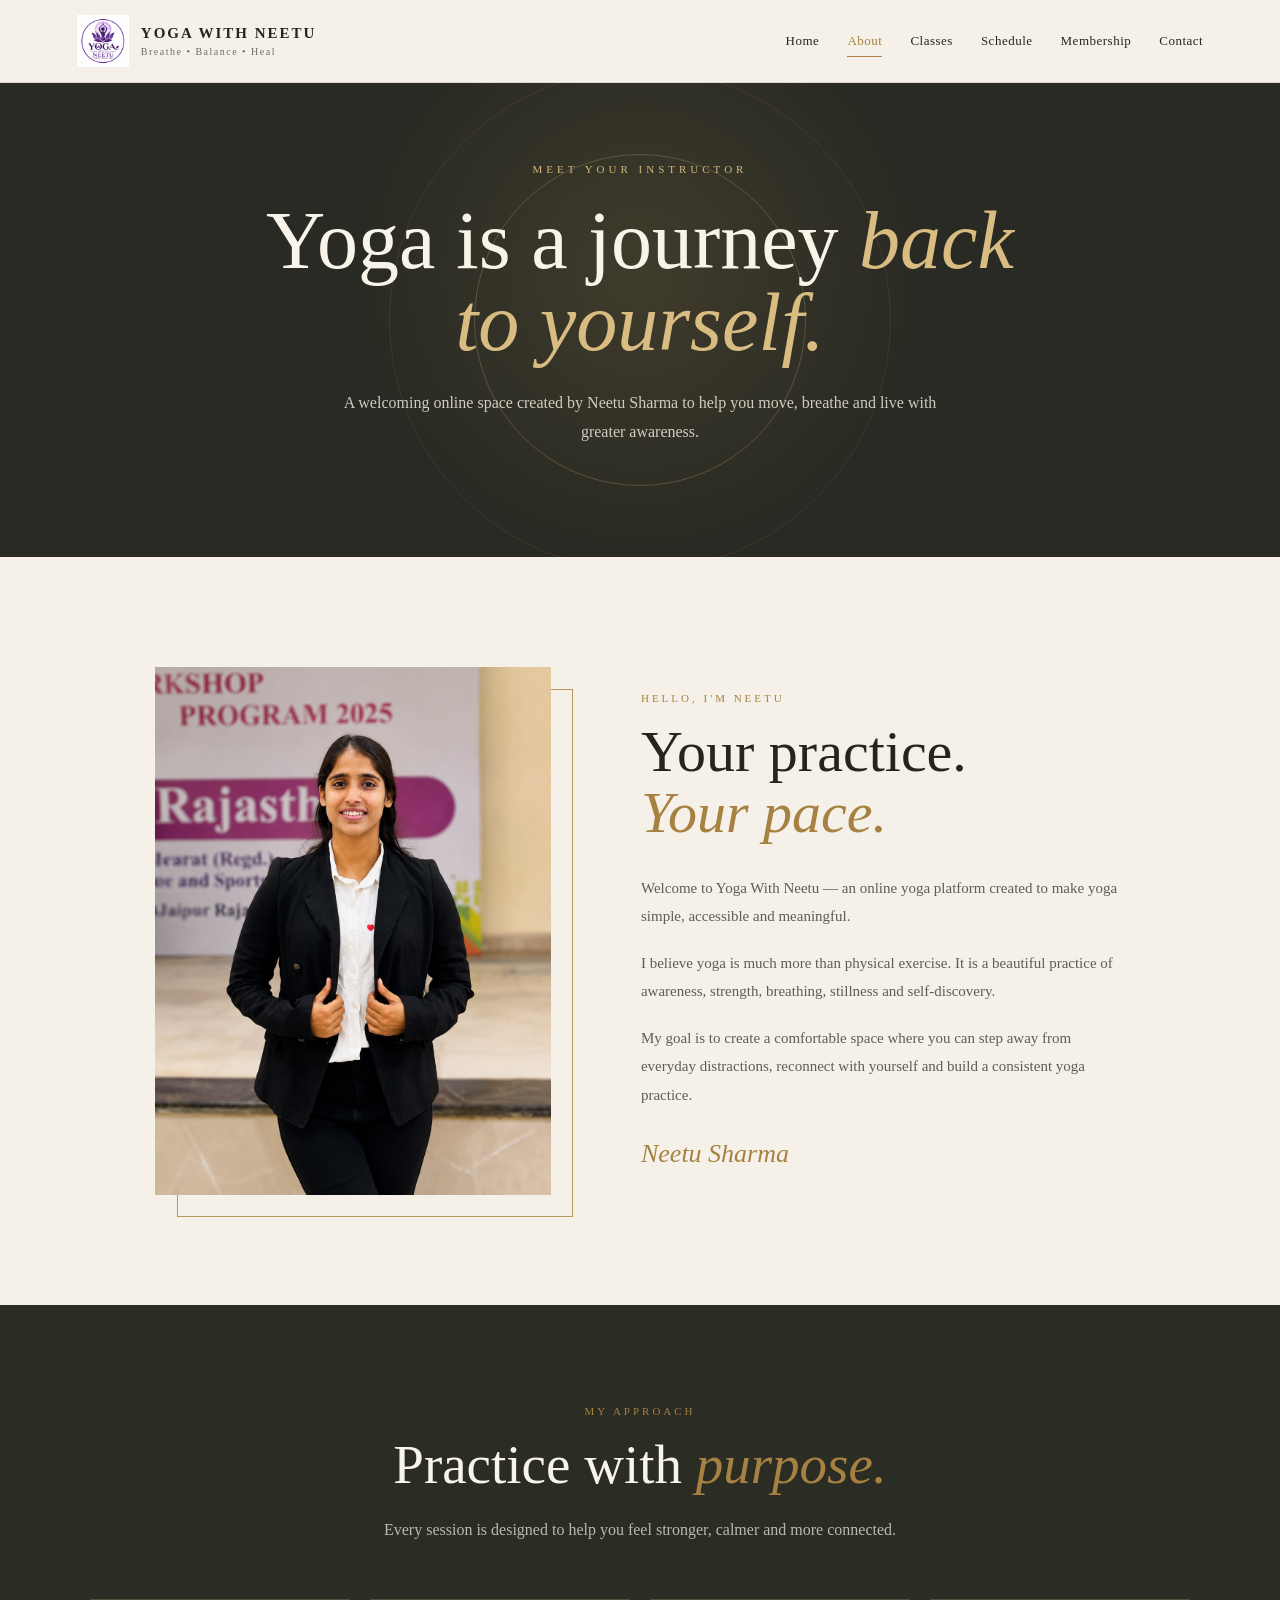
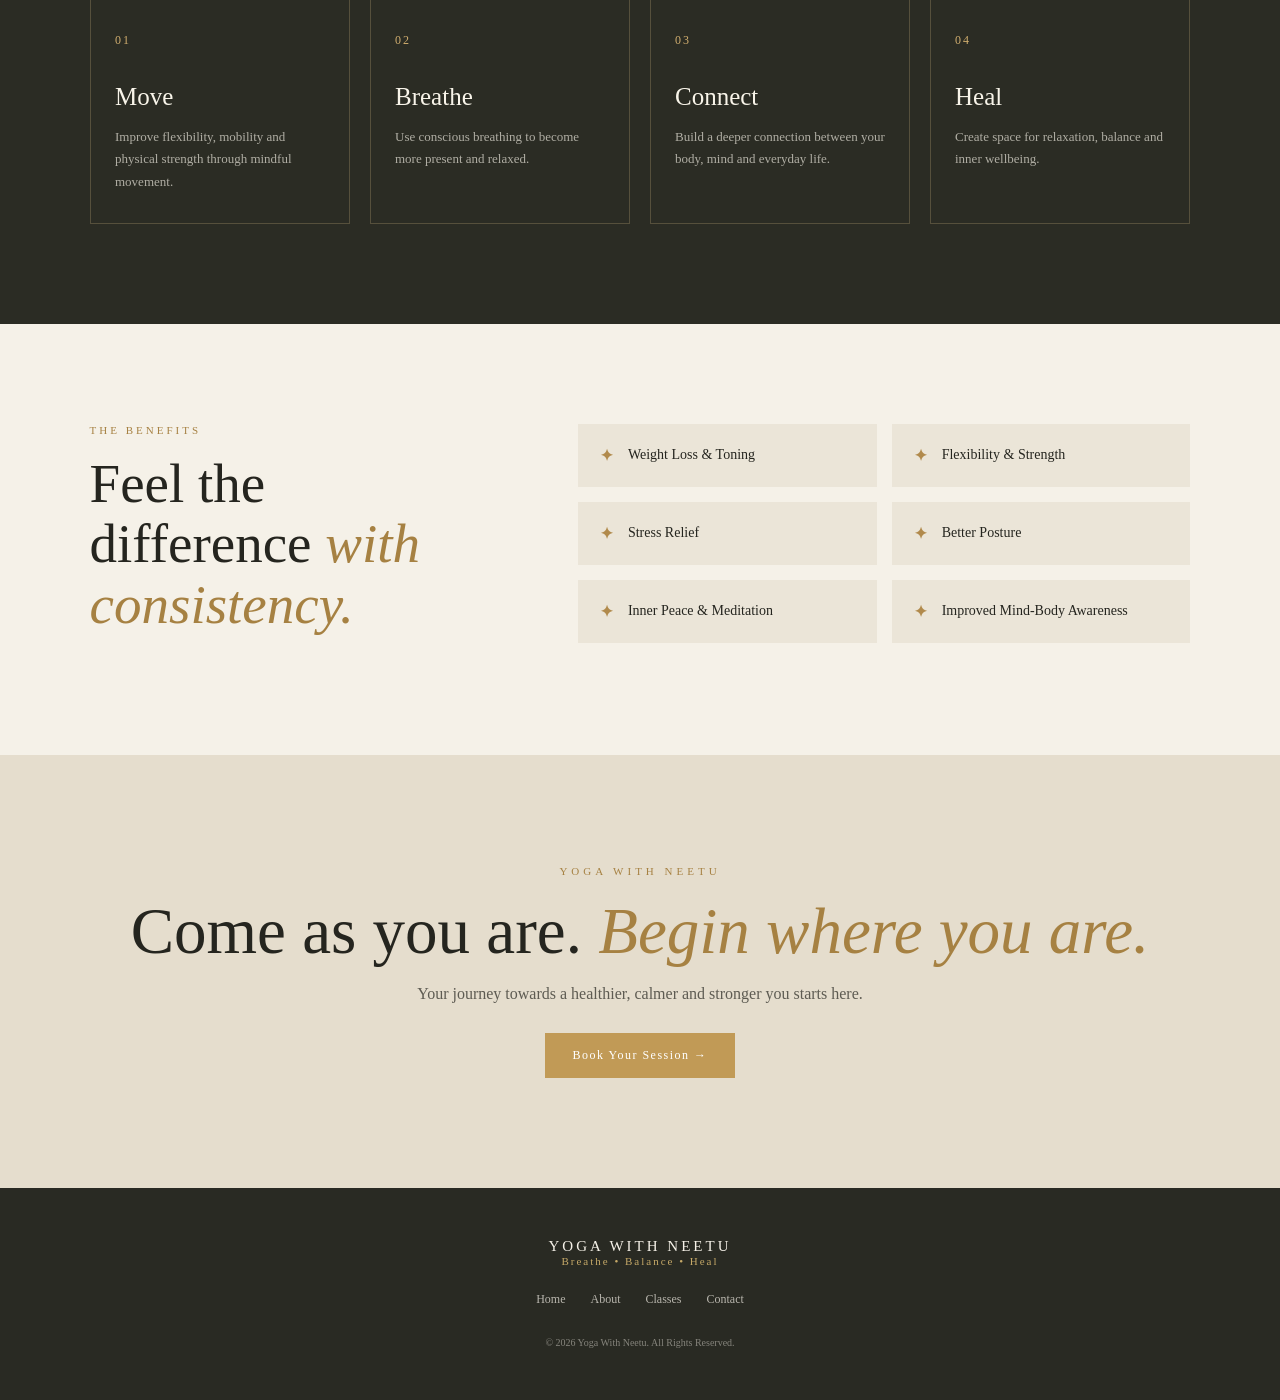
==== commit b8644da0: "Update about.html" ====
--- a/about.html
+++ b/about.html
@@ -36,7 +36,7 @@
 
     <a href="index.html" class="inner-brand">
 
-        <img src="./logo.png"
+        <img src="./logoo.png"
              alt="Yoga With Neetu Logo">
 
         <div>
--- a/style.css
+++ b/style.css
@@ -3528,4 +3528,676 @@
 
     }
 
-}+}
+
+
+
+
+/* =====================================================
+   INNER PAGES
+   ABOUT + CLASSES
+===================================================== */
+
+.inner-page {
+    margin: 0;
+    padding: 0;
+    background: #f5f1e8;
+    color: #25251f;
+    font-family: inherit;
+}
+
+
+/* NAVBAR */
+
+.inner-navbar {
+    width: 100%;
+    min-height: 82px;
+    padding: 15px 6%;
+    display: flex;
+    align-items: center;
+    justify-content: space-between;
+    background: #f5f1e8;
+    border-bottom: 1px solid rgba(60, 55, 40, 0.12);
+    box-sizing: border-box;
+}
+
+.inner-brand {
+    display: flex;
+    align-items: center;
+    gap: 12px;
+    text-decoration: none;
+    color: inherit;
+}
+
+.inner-brand img {
+    width: 52px;
+    height: 52px;
+    object-fit: contain;
+}
+
+.inner-brand div {
+    display: flex;
+    flex-direction: column;
+}
+
+.inner-brand strong {
+    font-size: 15px;
+    letter-spacing: 2px;
+}
+
+.inner-brand span {
+    font-size: 10px;
+    letter-spacing: 1.5px;
+    margin-top: 4px;
+    opacity: 0.65;
+}
+
+.inner-navbar nav {
+    display: flex;
+    align-items: center;
+    gap: 28px;
+}
+
+.inner-navbar nav a {
+    text-decoration: none;
+    color: #25251f;
+    font-size: 13px;
+    letter-spacing: 0.5px;
+    position: relative;
+    transition: 0.3s ease;
+}
+
+.inner-navbar nav a:hover,
+.inner-navbar nav a.active {
+    color: #a68142;
+}
+
+.inner-navbar nav a.active::after {
+    content: "";
+    position: absolute;
+    left: 0;
+    right: 0;
+    bottom: -8px;
+    height: 1px;
+    background: #a68142;
+}
+
+
+/* INNER HERO */
+
+.inner-hero {
+    min-height: 470px;
+    padding: 80px 7%;
+    display: flex;
+    align-items: center;
+    justify-content: center;
+    text-align: center;
+    box-sizing: border-box;
+    position: relative;
+    overflow: hidden;
+    background:
+        radial-gradient(
+            circle at 50% 40%,
+            rgba(184, 151, 91, 0.16),
+            transparent 40%
+        ),
+        #292a23;
+    color: #f8f4e9;
+}
+
+.inner-hero::before {
+    content: "";
+    width: 330px;
+    height: 330px;
+    border: 1px solid rgba(215, 187, 125, 0.25);
+    border-radius: 50%;
+    position: absolute;
+}
+
+.inner-hero::after {
+    content: "";
+    width: 500px;
+    height: 500px;
+    border: 1px solid rgba(215, 187, 125, 0.1);
+    border-radius: 50%;
+    position: absolute;
+}
+
+.inner-hero-content {
+    max-width: 800px;
+    position: relative;
+    z-index: 2;
+}
+
+.inner-eyebrow {
+    display: block;
+    font-size: 11px;
+    letter-spacing: 4px;
+    color: #d4b77a;
+    margin-bottom: 25px;
+}
+
+.inner-hero h1 {
+    font-size: clamp(45px, 7vw, 82px);
+    line-height: 1;
+    font-weight: 400;
+    margin: 0 0 25px;
+}
+
+.inner-hero h1 em {
+    font-family: Georgia, serif;
+    font-weight: 400;
+    color: #d8bc82;
+}
+
+.inner-hero p {
+    max-width: 620px;
+    margin: 0 auto 30px;
+    line-height: 1.8;
+    font-size: 16px;
+    opacity: 0.8;
+}
+
+
+/* GOLD BUTTON */
+
+.inner-gold-btn {
+    display: inline-block;
+    padding: 15px 27px;
+    background: #c19a56;
+    color: #fff;
+    text-decoration: none;
+    font-size: 12px;
+    letter-spacing: 1.5px;
+    transition: 0.3s ease;
+}
+
+.inner-gold-btn:hover {
+    background: #a98242;
+    transform: translateY(-2px);
+}
+
+
+/* PAGE HEADING */
+
+.page-heading {
+    max-width: 750px;
+    margin: 0 auto 55px;
+    text-align: center;
+}
+
+.page-heading > span,
+.benefit-heading > span,
+.about-label {
+    display: block;
+    font-size: 11px;
+    letter-spacing: 3px;
+    color: #a68142;
+    margin-bottom: 18px;
+}
+
+.page-heading h2,
+.benefit-heading h2 {
+    font-size: clamp(34px, 5vw, 55px);
+    font-weight: 400;
+    line-height: 1.1;
+    margin: 0 0 20px;
+}
+
+.page-heading h2 em,
+.benefit-heading h2 em {
+    font-family: Georgia, serif;
+    color: #a68142;
+}
+
+.page-heading p {
+    line-height: 1.8;
+    opacity: 0.7;
+}
+
+
+/* CLASSES */
+
+.classes-page-section {
+    padding: 100px 7%;
+    background: #f5f1e8;
+}
+
+.classes-page-grid {
+    max-width: 1150px;
+    margin: auto;
+    display: grid;
+    grid-template-columns: repeat(3, 1fr);
+    gap: 22px;
+}
+
+.class-page-card {
+    position: relative;
+    padding: 35px 30px;
+    min-height: 300px;
+    box-sizing: border-box;
+    background: #ebe5d8;
+    border: 1px solid rgba(80, 70, 50, 0.1);
+    transition: 0.35s ease;
+}
+
+.class-page-card:hover {
+    transform: translateY(-7px);
+    box-shadow: 0 18px 40px rgba(50, 45, 30, 0.1);
+}
+
+.featured-card {
+    background: #2b2c24;
+    color: #f8f4e9;
+}
+
+.card-number {
+    font-size: 11px;
+    letter-spacing: 2px;
+    color: #a68142;
+}
+
+.class-icon {
+    font-size: 30px;
+    margin: 35px 0 18px;
+    color: #b58b48;
+}
+
+.class-page-card h3 {
+    font-size: 24px;
+    font-weight: 400;
+    margin: 0 0 14px;
+}
+
+.class-page-card p {
+    font-size: 14px;
+    line-height: 1.75;
+    opacity: 0.72;
+}
+
+.class-info {
+    display: flex;
+    justify-content: space-between;
+    margin-top: 28px;
+    padding-top: 17px;
+    border-top: 1px solid rgba(100, 90, 65, 0.2);
+    font-size: 11px;
+    letter-spacing: 1px;
+    text-transform: uppercase;
+}
+
+
+/* BENEFITS */
+
+.class-benefits {
+    padding: 100px 7%;
+    background: #e9e2d4;
+}
+
+.benefits-grid {
+    max-width: 1100px;
+    margin: auto;
+    display: grid;
+    grid-template-columns: repeat(4, 1fr);
+    gap: 20px;
+}
+
+.benefits-grid div {
+    padding: 28px 22px;
+    border-top: 1px solid #b9975d;
+}
+
+.benefits-grid strong {
+    font-size: 12px;
+    color: #a68142;
+}
+
+.benefits-grid h3 {
+    font-size: 19px;
+    font-weight: 400;
+    margin: 20px 0 10px;
+}
+
+.benefits-grid p {
+    font-size: 13px;
+    line-height: 1.7;
+    opacity: 0.7;
+}
+
+
+/* ABOUT PAGE */
+
+.about-intro {
+    max-width: 1150px;
+    margin: auto;
+    padding: 110px 7%;
+    display: grid;
+    grid-template-columns: 0.9fr 1.1fr;
+    gap: 90px;
+    align-items: center;
+    box-sizing: border-box;
+}
+
+.about-image {
+    position: relative;
+    max-width: 420px;
+}
+
+.about-image img {
+    width: 100%;
+    display: block;
+    position: relative;
+    z-index: 2;
+}
+
+.about-image-frame {
+    position: absolute;
+    width: 100%;
+    height: 100%;
+    top: 22px;
+    left: 22px;
+    border: 1px solid #b9975d;
+    z-index: 1;
+}
+
+.about-content h2 {
+    font-size: clamp(36px, 5vw, 58px);
+    line-height: 1.05;
+    font-weight: 400;
+    margin: 0 0 30px;
+}
+
+.about-content h2 em {
+    font-family: Georgia, serif;
+    color: #a68142;
+}
+
+.about-content p {
+    line-height: 1.9;
+    font-size: 15px;
+    opacity: 0.72;
+    margin-bottom: 18px;
+}
+
+.about-signature {
+    margin-top: 30px;
+    font-family: Georgia, serif;
+    font-style: italic;
+    font-size: 26px;
+    color: #a68142;
+}
+
+
+/* APPROACH */
+
+.about-philosophy {
+    padding: 100px 7%;
+    background: #2b2c24;
+    color: #f8f4e9;
+}
+
+.approach-grid {
+    max-width: 1100px;
+    margin: auto;
+    display: grid;
+    grid-template-columns: repeat(4, 1fr);
+    gap: 20px;
+}
+
+.approach-card {
+    padding: 30px 24px;
+    border: 1px solid rgba(216, 188, 130, 0.25);
+}
+
+.approach-card span {
+    color: #d0ad6e;
+    font-size: 12px;
+    letter-spacing: 2px;
+}
+
+.approach-card h3 {
+    font-size: 25px;
+    font-weight: 400;
+    margin: 35px 0 15px;
+}
+
+.approach-card p {
+    line-height: 1.7;
+    font-size: 13px;
+    opacity: 0.65;
+}
+
+
+/* ABOUT BENEFITS */
+
+.about-benefits {
+    padding: 100px 7%;
+    display: grid;
+    grid-template-columns: 0.8fr 1.2fr;
+    gap: 80px;
+    align-items: start;
+    background: #f5f1e8;
+}
+
+.benefit-heading h2 {
+    font-size: clamp(35px, 5vw, 55px);
+    font-weight: 400;
+    line-height: 1.1;
+}
+
+.about-benefit-list {
+    display: grid;
+    grid-template-columns: repeat(2, 1fr);
+    gap: 15px;
+}
+
+.about-benefit-list div {
+    display: flex;
+    align-items: center;
+    gap: 15px;
+    padding: 22px;
+    background: #ebe5d8;
+}
+
+.about-benefit-list strong {
+    color: #b18a4c;
+}
+
+.about-benefit-list span {
+    font-size: 14px;
+}
+
+
+/* CTA */
+
+.inner-cta {
+    padding: 110px 7%;
+    text-align: center;
+    background: #e5ddcd;
+}
+
+.inner-cta > span {
+    display: block;
+    color: #a68142;
+    font-size: 11px;
+    letter-spacing: 4px;
+    margin-bottom: 20px;
+}
+
+.inner-cta h2 {
+    font-size: clamp(38px, 6vw, 65px);
+    font-weight: 400;
+    line-height: 1.05;
+    margin: 0 auto 20px;
+}
+
+.inner-cta h2 em {
+    font-family: Georgia, serif;
+    color: #a68142;
+}
+
+.inner-cta p {
+    opacity: 0.7;
+    margin-bottom: 30px;
+}
+
+
+/* FOOTER */
+
+.inner-footer {
+    padding: 50px 7%;
+    text-align: center;
+    background: #292a23;
+    color: #f5f1e8;
+}
+
+.inner-footer h3 {
+    letter-spacing: 3px;
+    font-size: 15px;
+    font-weight: 400;
+}
+
+.inner-footer p {
+    color: #c6a968;
+    font-size: 11px;
+    letter-spacing: 2px;
+}
+
+.inner-footer div {
+    margin: 25px 0;
+    display: flex;
+    justify-content: center;
+    gap: 25px;
+    flex-wrap: wrap;
+}
+
+.inner-footer a {
+    color: #f5f1e8;
+    text-decoration: none;
+    font-size: 12px;
+    opacity: 0.7;
+}
+
+.inner-footer a:hover {
+    color: #d1ad69;
+}
+
+.inner-footer small {
+    opacity: 0.45;
+    font-size: 10px;
+}
+
+
+/* =====================================================
+   MOBILE
+===================================================== */
+
+@media (max-width: 900px) {
+
+    .inner-navbar {
+        padding: 14px 5%;
+    }
+
+    .inner-navbar nav {
+        gap: 14px;
+    }
+
+    .inner-navbar nav a {
+        font-size: 11px;
+    }
+
+    .classes-page-grid {
+        grid-template-columns: repeat(2, 1fr);
+    }
+
+    .benefits-grid {
+        grid-template-columns: repeat(2, 1fr);
+    }
+
+    .approach-grid {
+        grid-template-columns: repeat(2, 1fr);
+    }
+
+    .about-intro {
+        gap: 55px;
+    }
+
+}
+
+
+@media (max-width: 650px) {
+
+    .inner-navbar {
+        flex-direction: column;
+        gap: 18px;
+        padding: 18px 5%;
+    }
+
+    .inner-navbar nav {
+        width: 100%;
+        justify-content: center;
+        flex-wrap: wrap;
+        gap: 13px 17px;
+    }
+
+    .inner-navbar nav a {
+        font-size: 11px;
+    }
+
+    .inner-hero {
+        min-height: 430px;
+        padding: 70px 6%;
+    }
+
+    .inner-hero h1 {
+        font-size: 45px;
+    }
+
+    .inner-hero p {
+        font-size: 14px;
+    }
+
+    .classes-page-section,
+    .class-benefits,
+    .about-philosophy,
+    .about-benefits {
+        padding: 75px 6%;
+    }
+
+    .classes-page-grid {
+        grid-template-columns: 1fr;
+    }
+
+    .benefits-grid {
+        grid-template-columns: 1fr;
+    }
+
+    .about-intro {
+        padding: 75px 6%;
+        grid-template-columns: 1fr;
+        gap: 55px;
+    }
+
+    .about-image {
+        width: 88%;
+        margin: auto;
+    }
+
+    .approach-grid {
+        grid-template-columns: 1fr;
+    }
+
+    .about-benefits {
+        grid-template-columns: 1fr;
+        gap: 45px;
+    }
+
+    .about-benefit-list {
+        grid-template-columns: 1fr;
+    }
+
+    .inner-cta {
+        padding: 80px 6%;
+    }
+
+}
